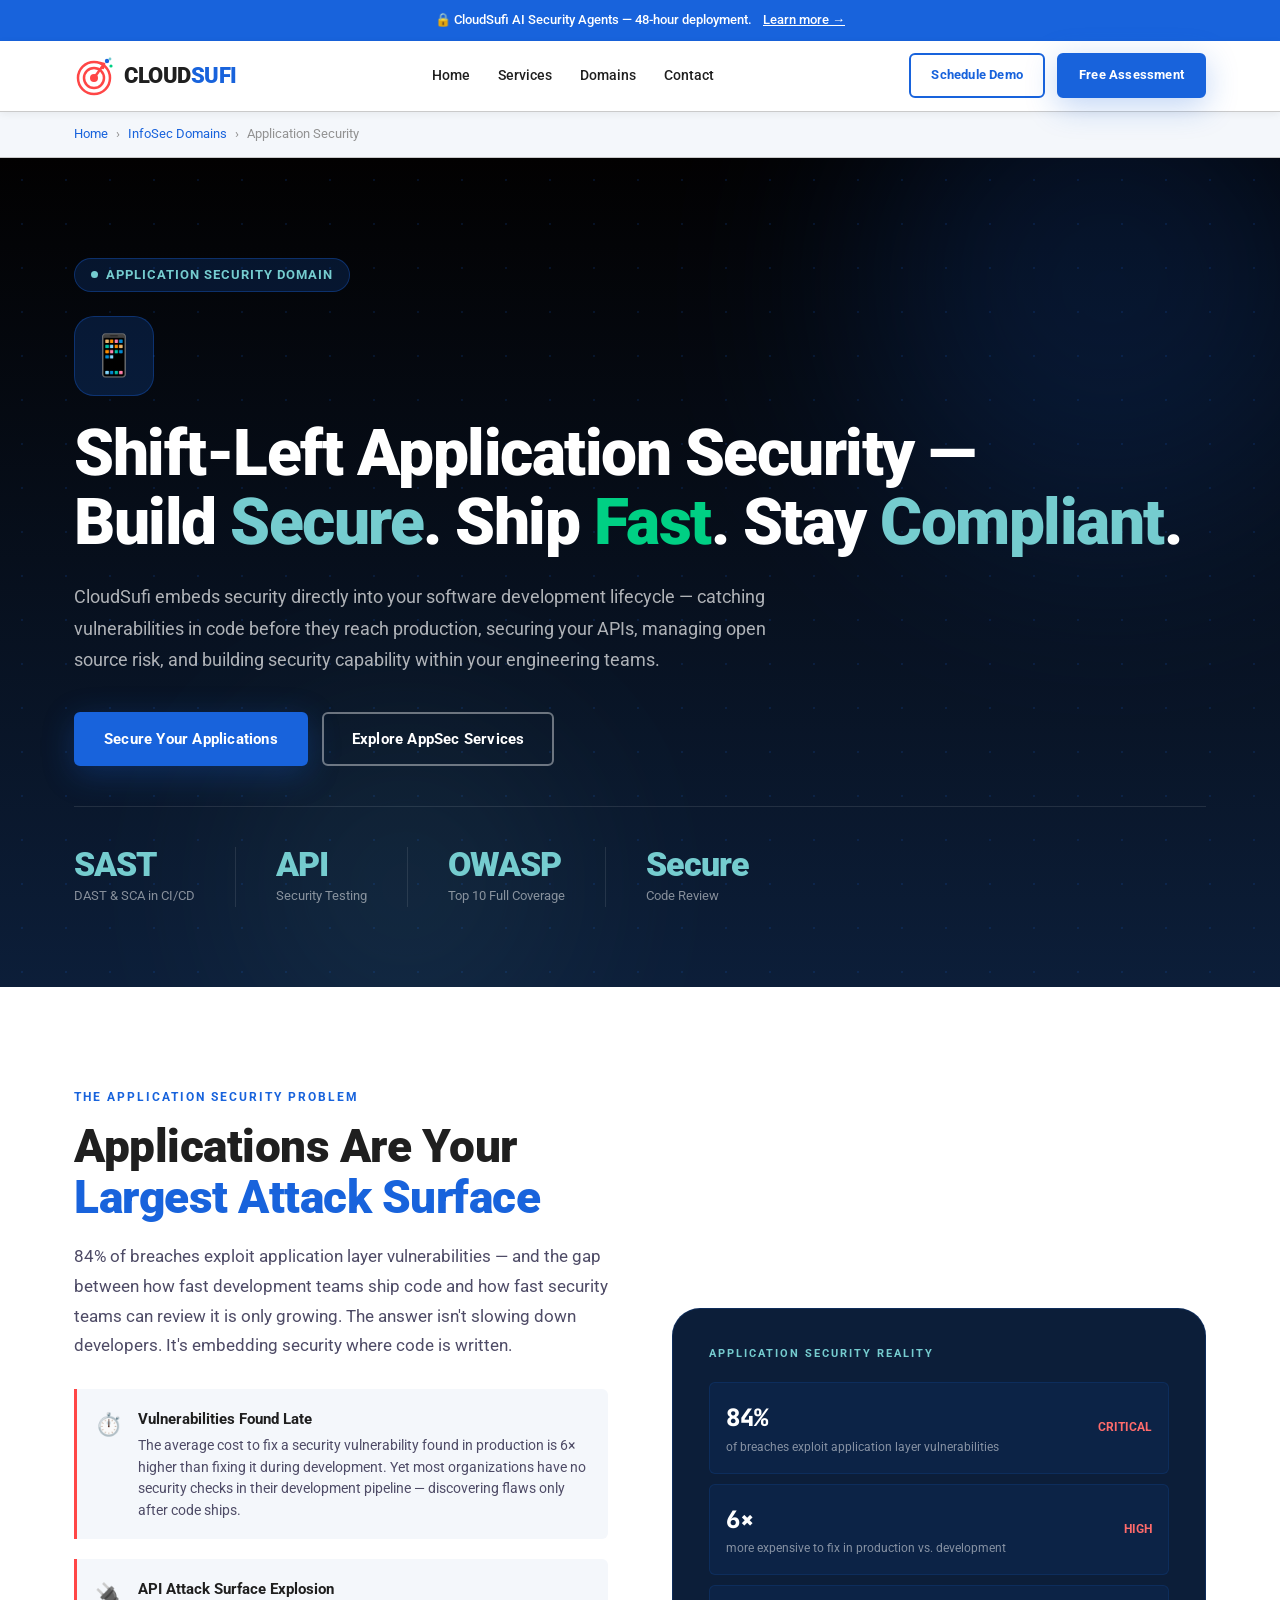
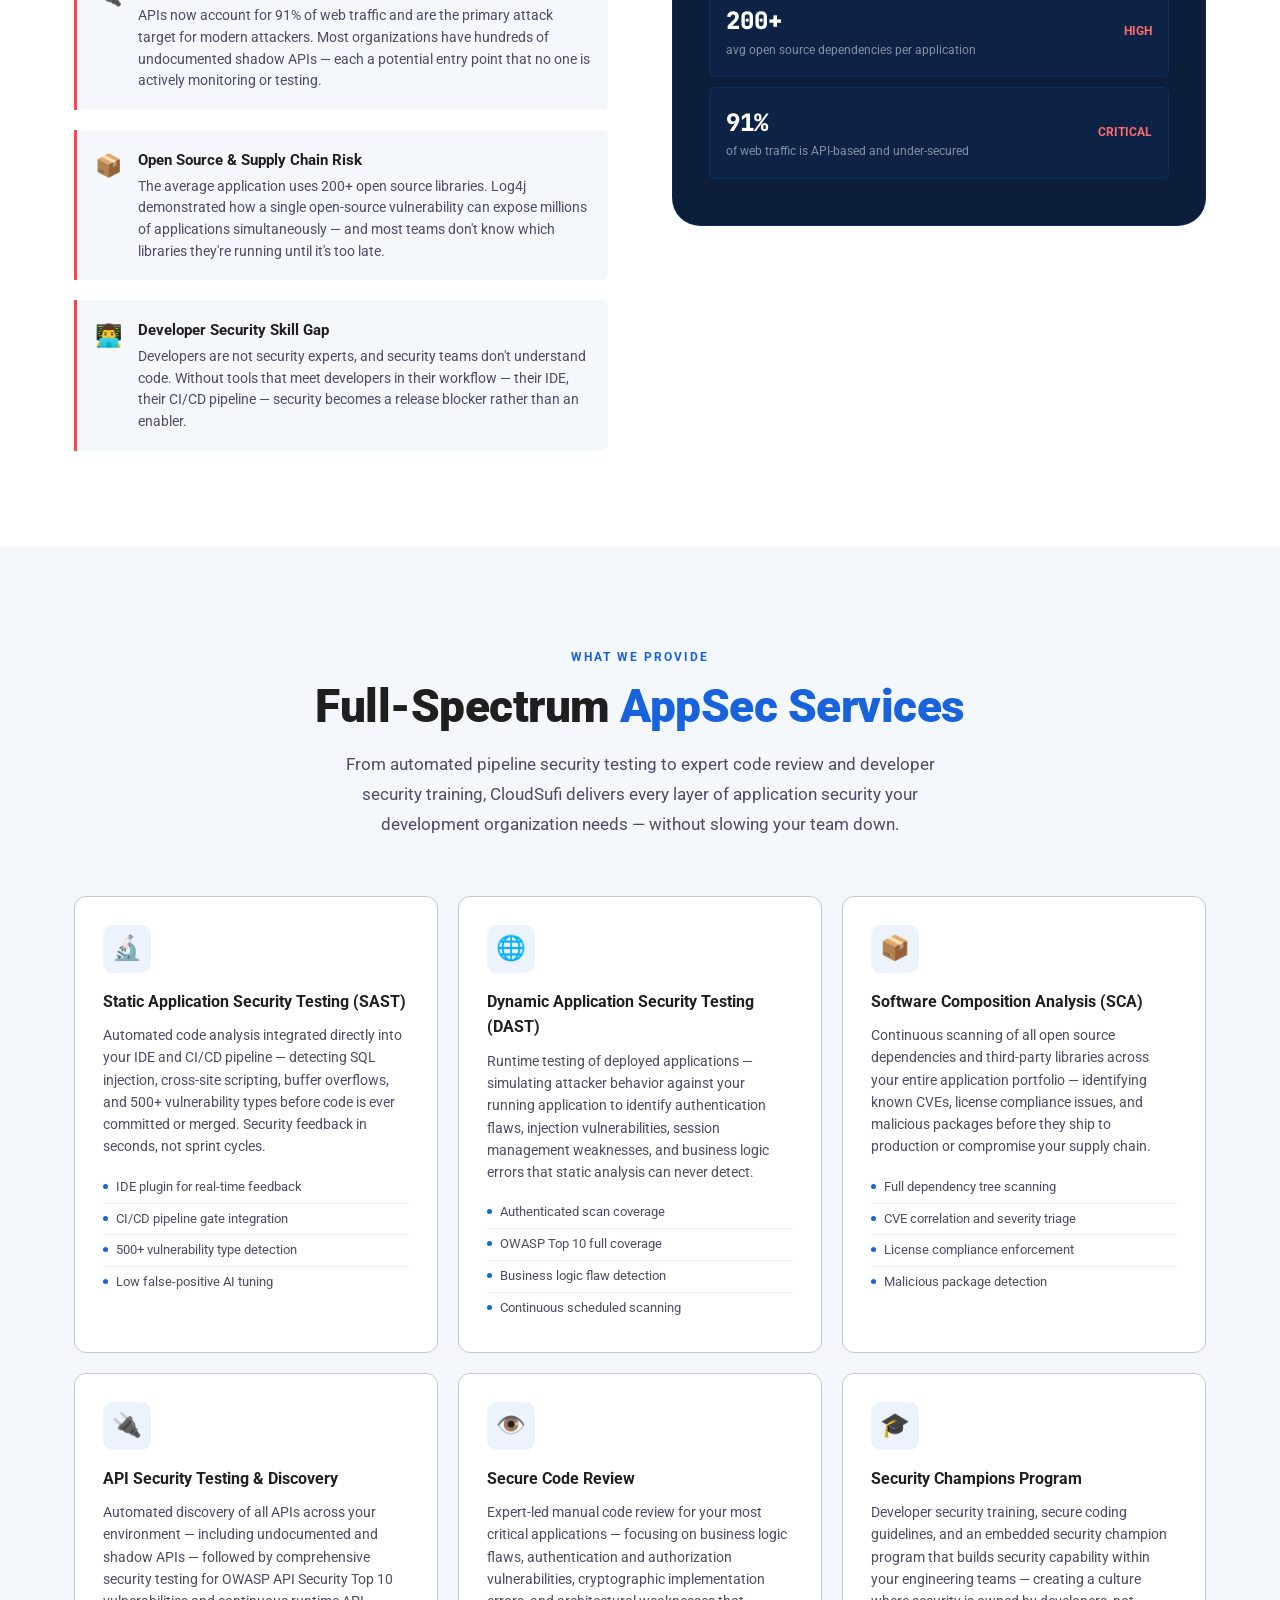
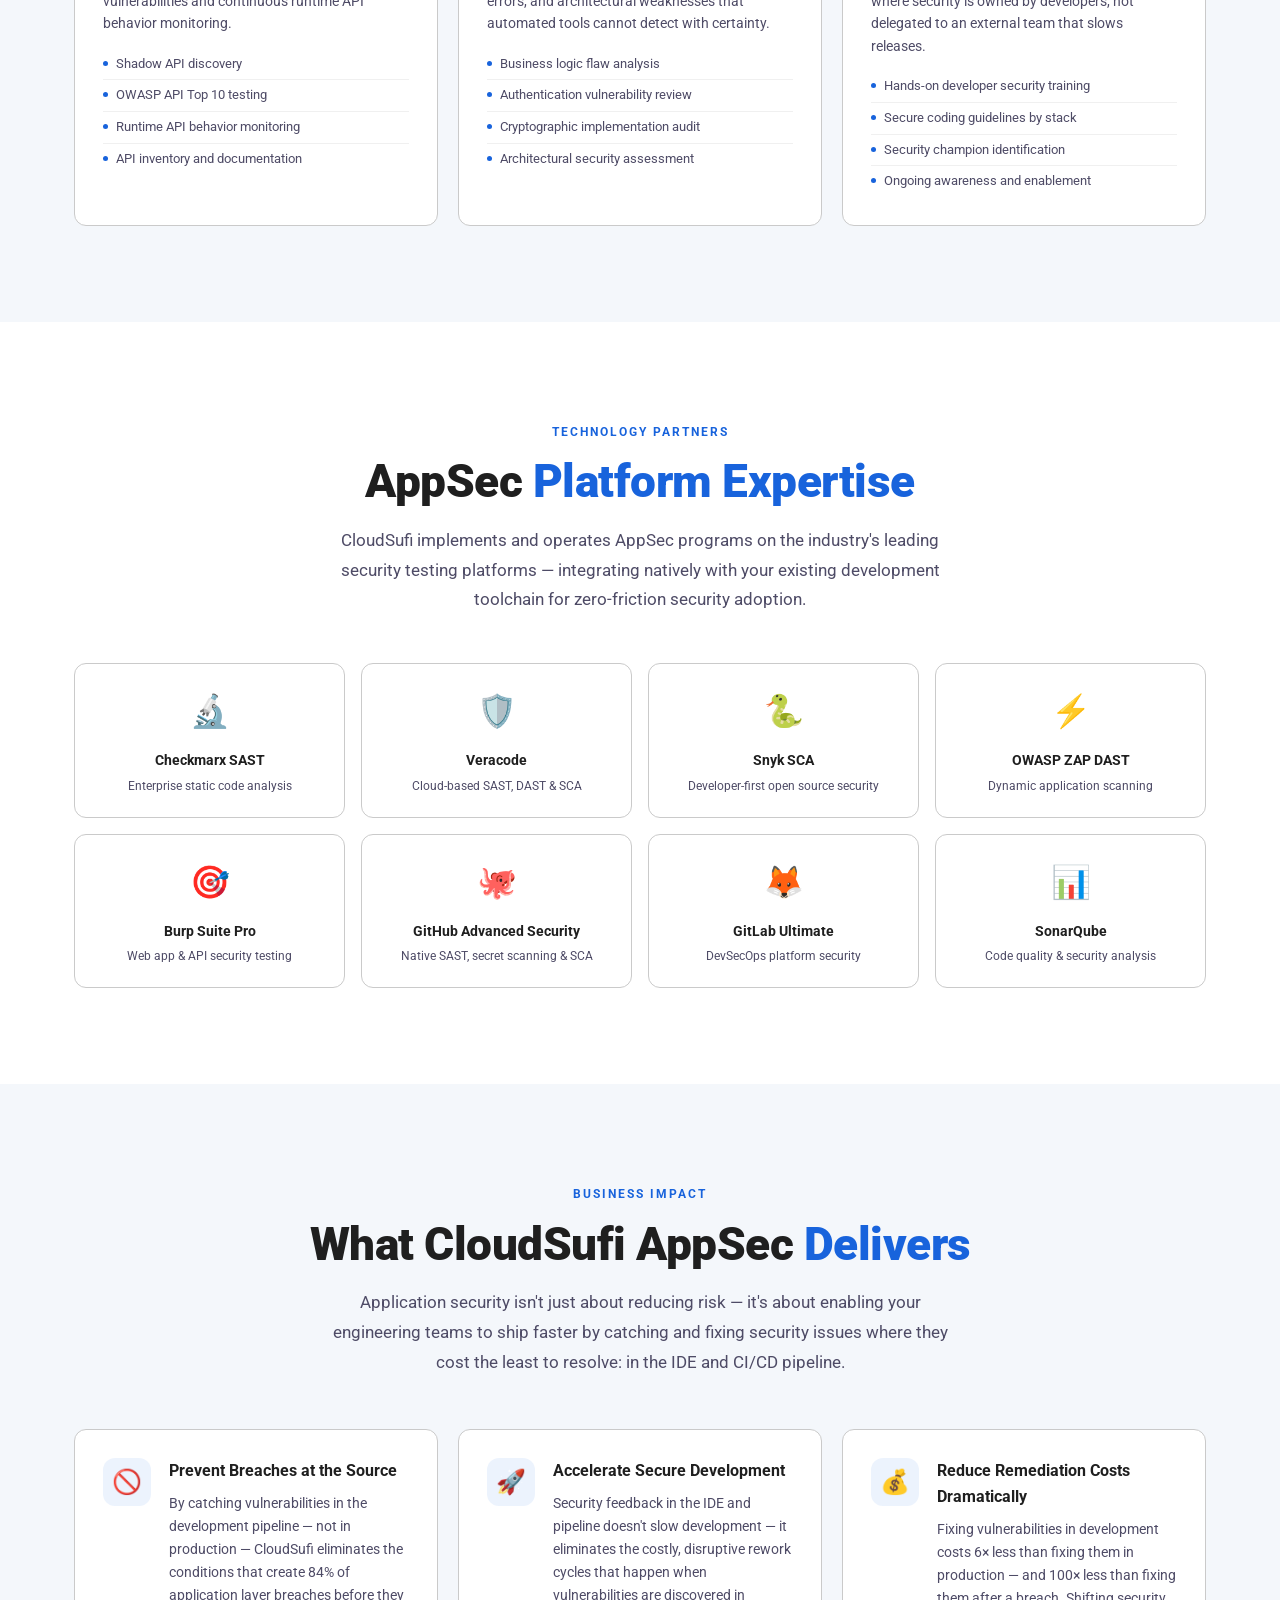
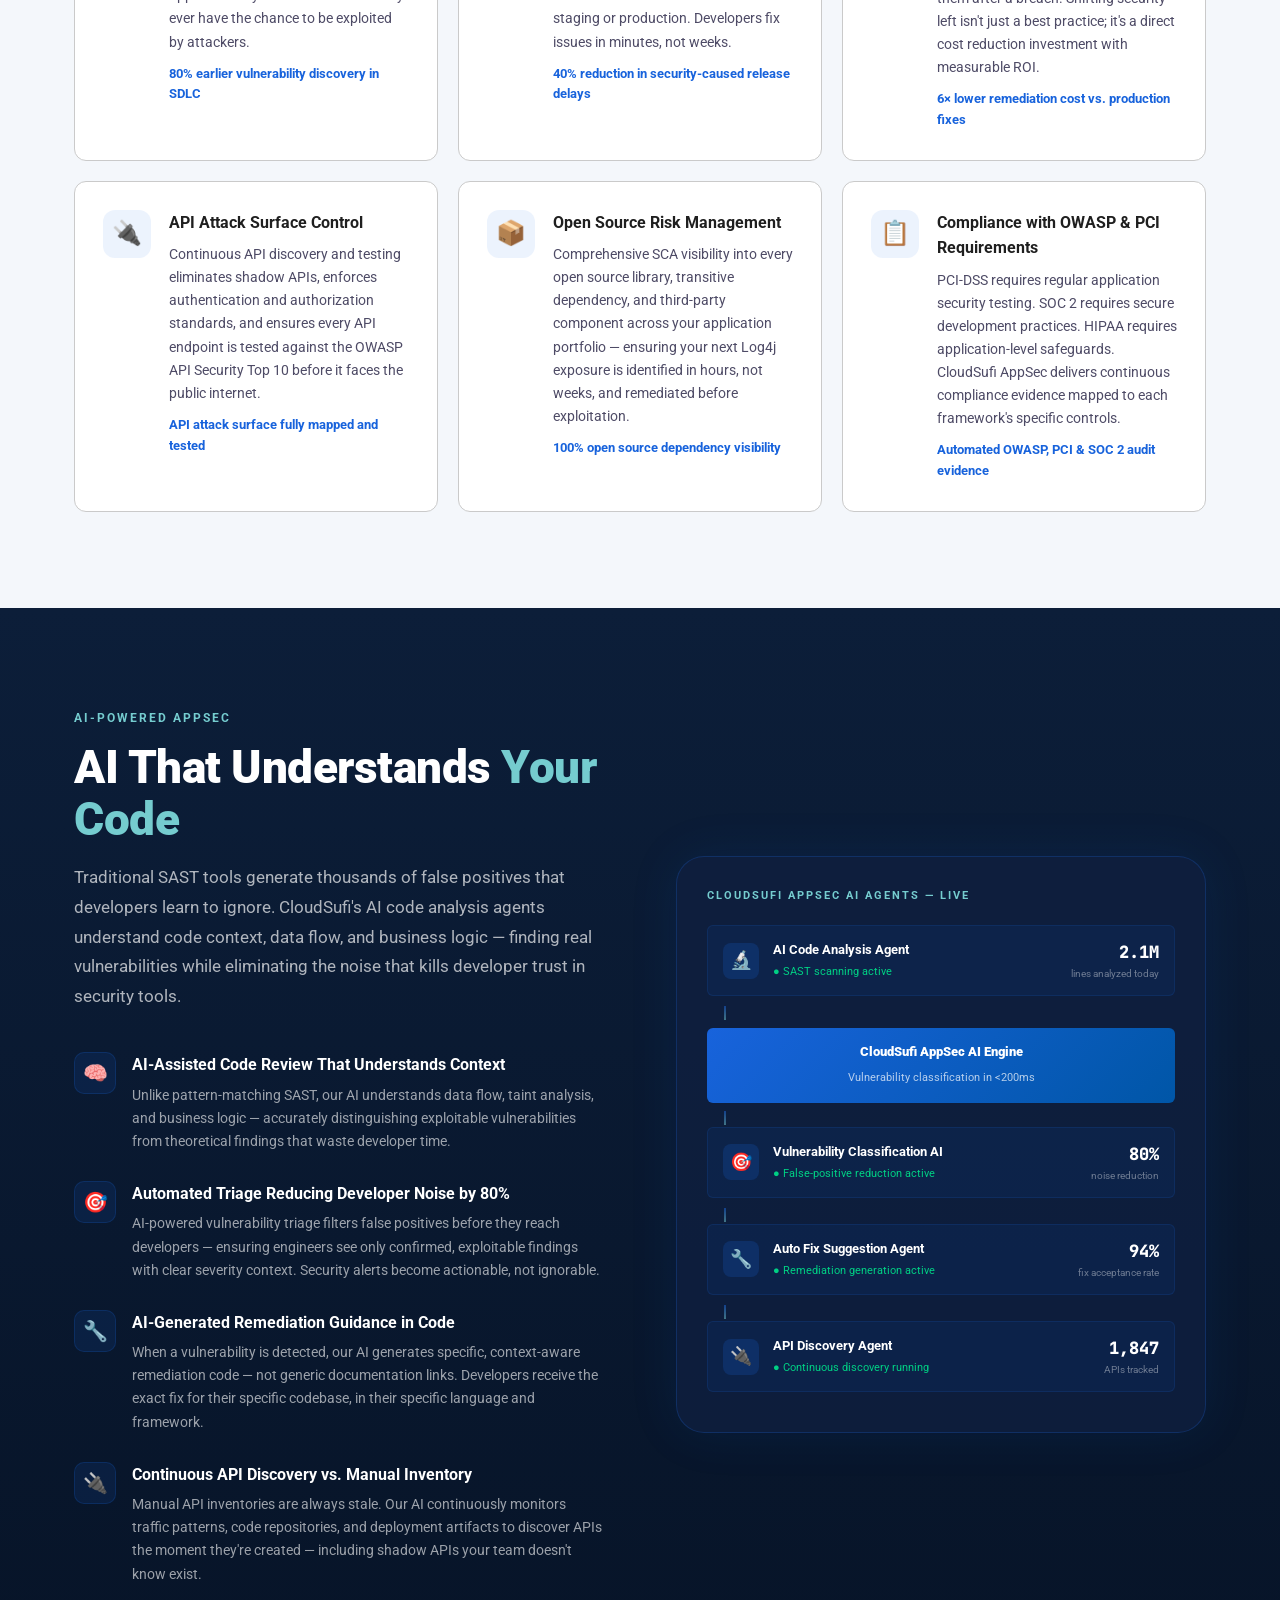
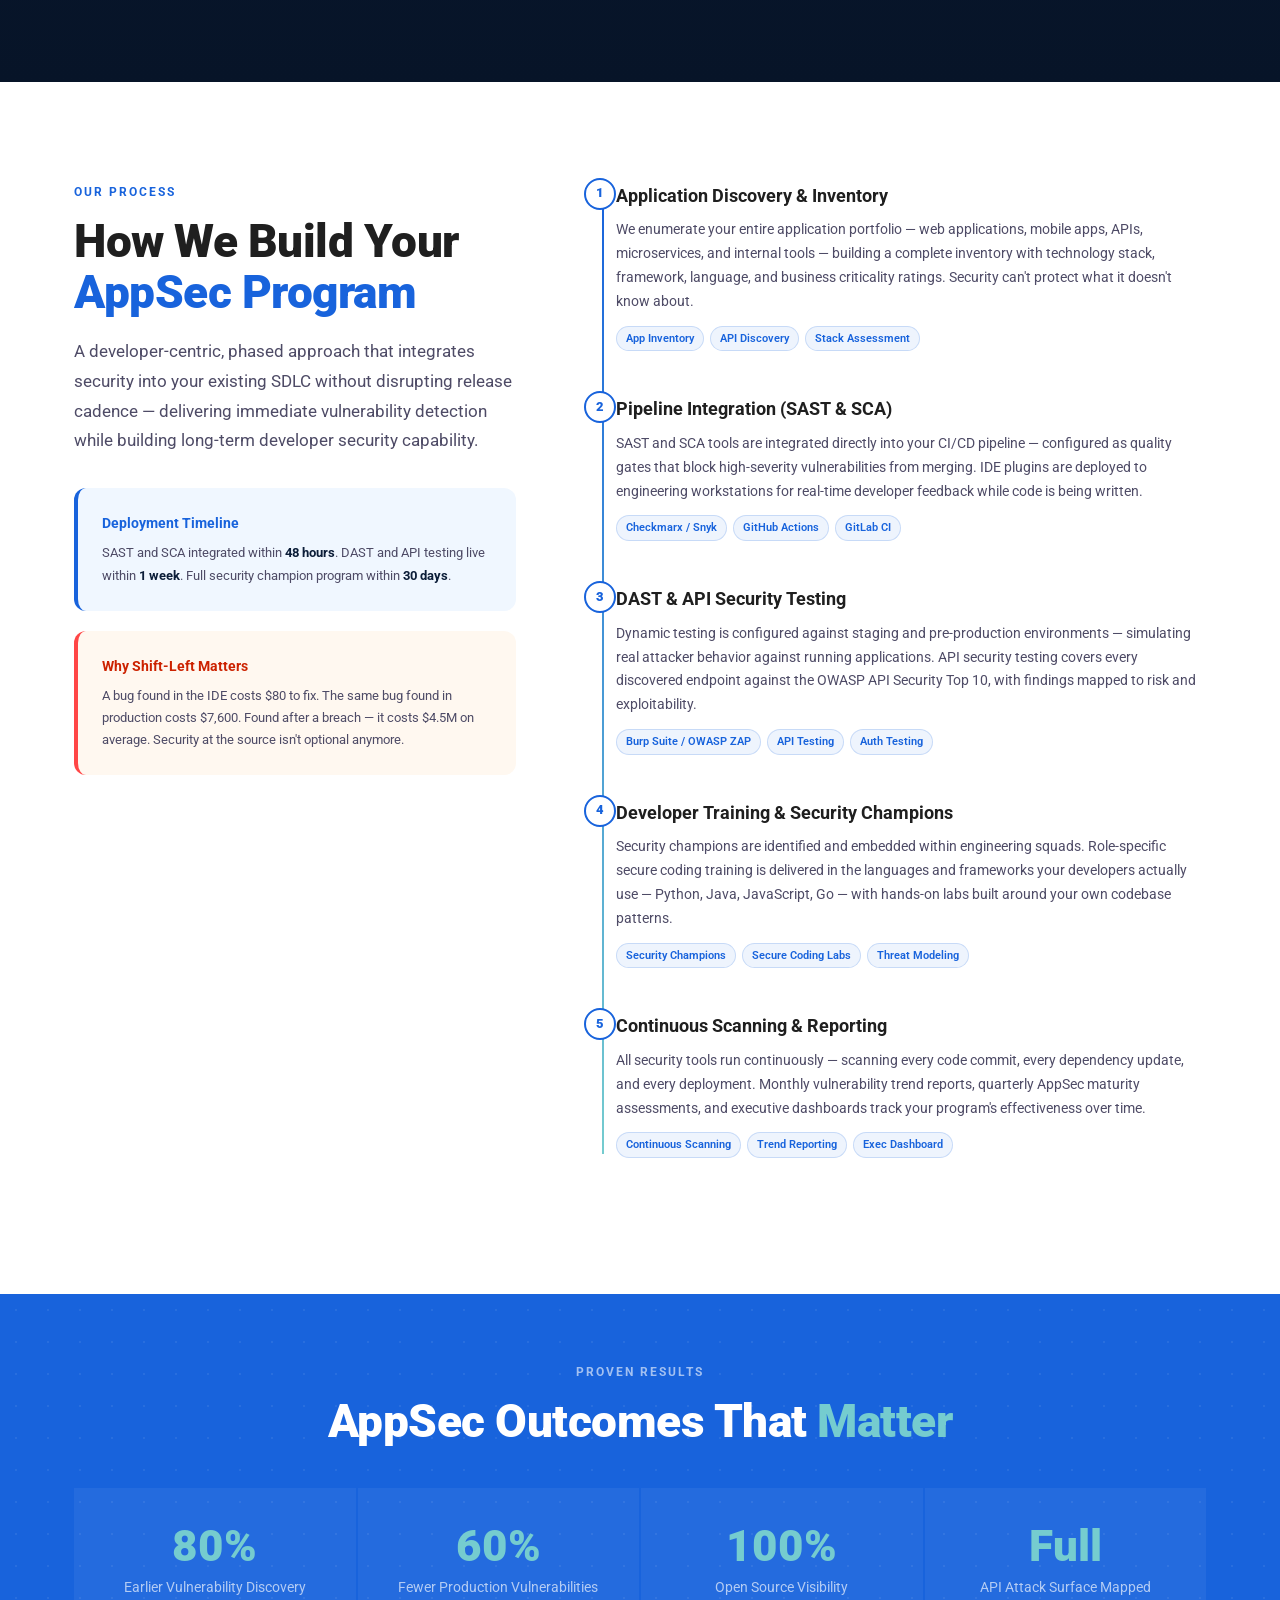
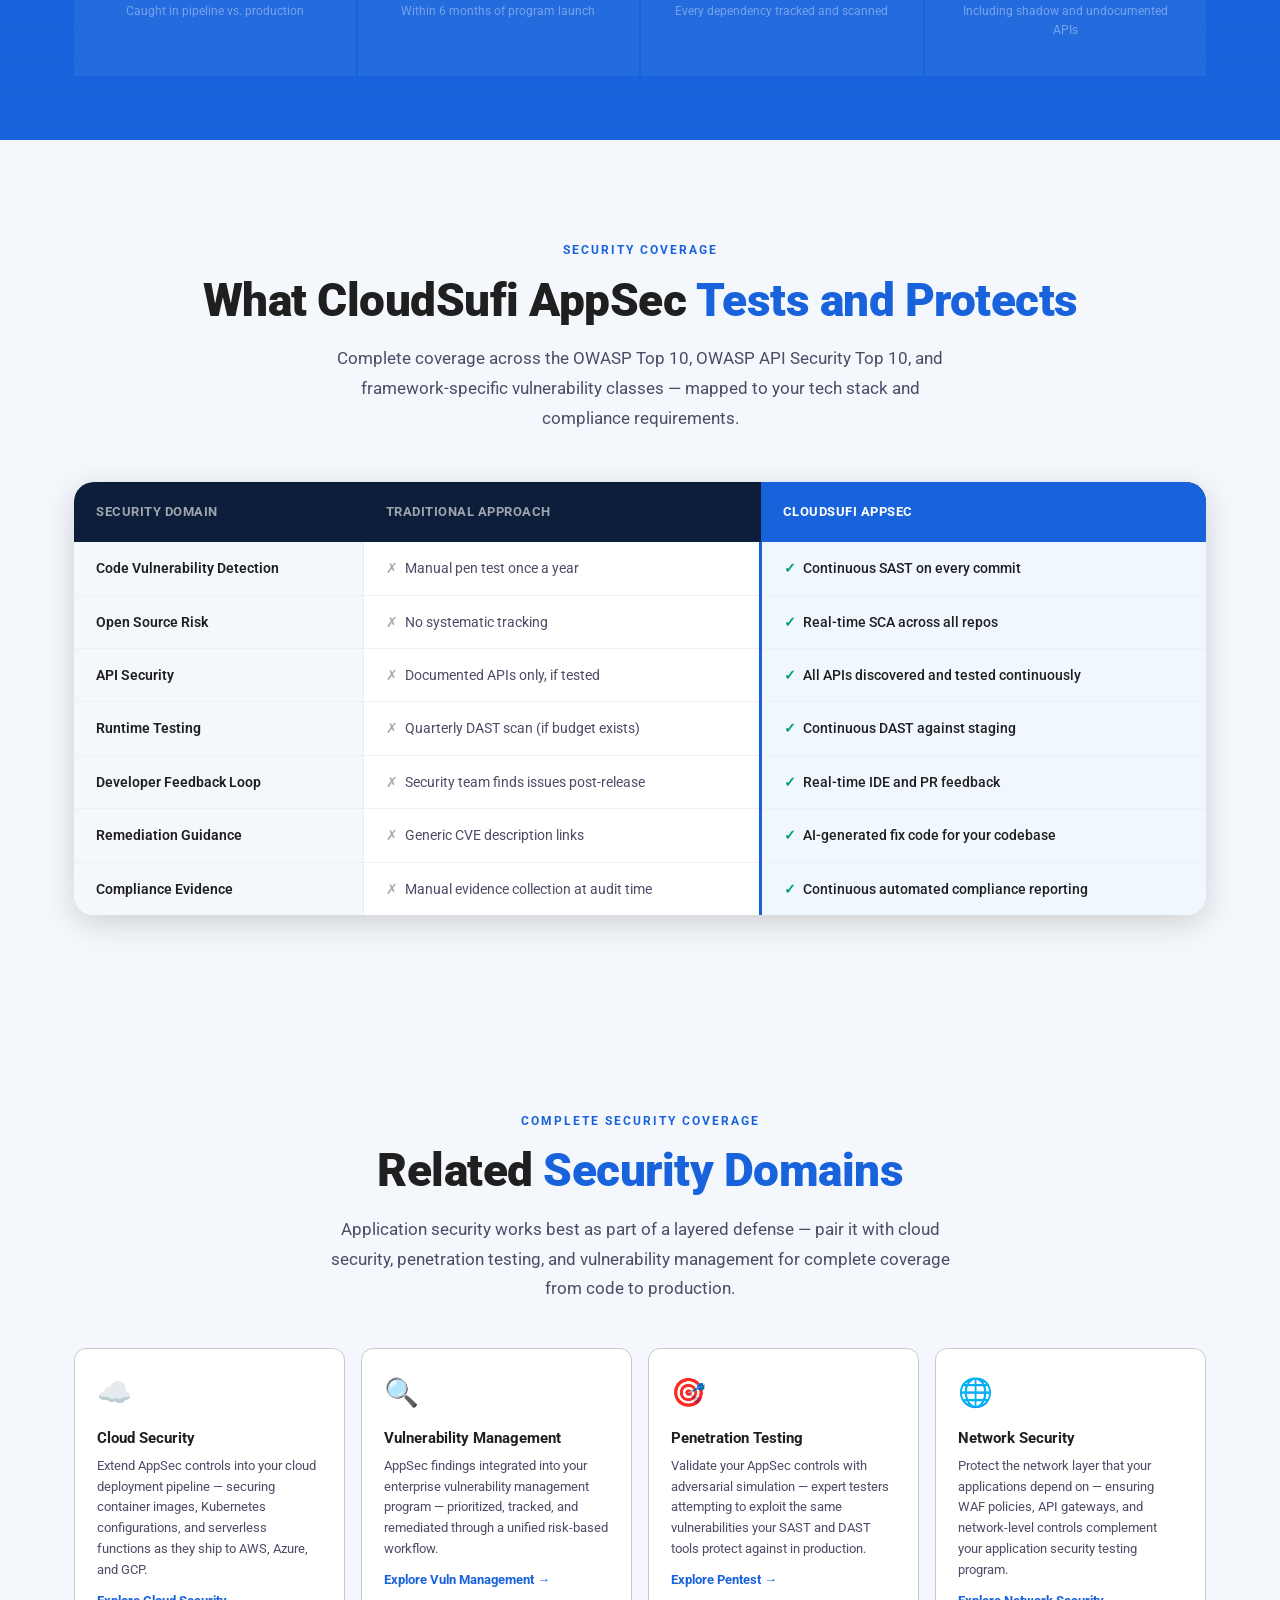
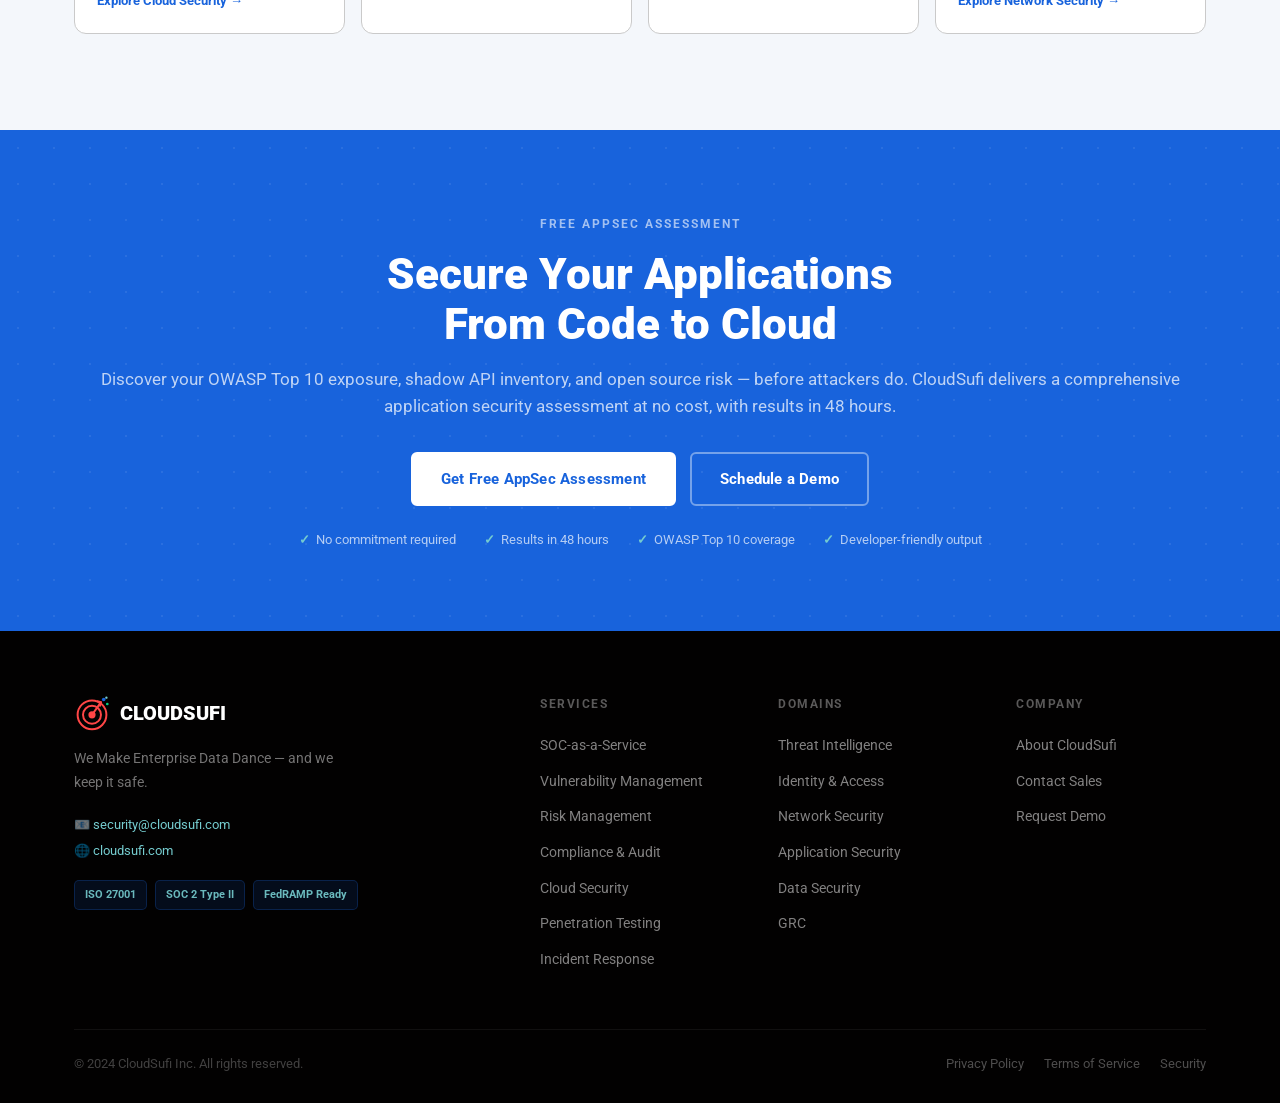
==== appsec.html @ 269f4e9c "Add files via upload" ====
<!DOCTYPE html><html lang="en"><head>
<meta charset="UTF-8"/><meta name="viewport" content="width=device-width,initial-scale=1.0"/>
<title>Application Security (AppSec) | CloudSufi InfoSec</title>
<link rel="preconnect" href="https://fonts.googleapis.com"/>
<link rel="preconnect" href="https://fonts.gstatic.com" crossorigin/>
<link href="https://fonts.googleapis.com/css2?family=Roboto:wght@300;400;500;700;900&family=JetBrains+Mono:wght@400;500&display=swap" rel="stylesheet"/>
<link rel="stylesheet" href="shared.css"/>
</head><body>

<!-- TOP BANNER -->
<div class="top-banner"><div class="container"><p>🔒 CloudSufi AI Security Agents — 48-hour deployment. <a href="index.html">Learn more →</a></p></div></div>

<!-- NAV -->
<nav class="nav"><div class="container"><div class="nav-inner">
  <a href="index.html" class="nav-logo">
    <svg class="logo-icon" width="40" height="40" viewBox="0 0 40 40" fill="none"><circle cx="20" cy="22" r="16" stroke="#FF4646" stroke-width="2.5"/><circle cx="20" cy="22" r="10" stroke="#FF4646" stroke-width="2.5"/><circle cx="20" cy="22" r="4" fill="#FF4646"/><line x1="20" y1="22" x2="30" y2="8" stroke="#FF4646" stroke-width="2.5" stroke-linecap="round"/><polyline points="26,7 30,8 29,12" stroke="#FF4646" stroke-width="2.5" stroke-linecap="round" stroke-linejoin="round"/><circle cx="33" cy="5" r="2.2" fill="#1863DC"/><circle cx="37" cy="10" r="1.6" fill="#00D084"/><circle cx="36" cy="3" r="1.4" fill="#75CCCF"/></svg>
    <span class="logo-wordmark">CLOUD<span>SUFI</span></span>
  </a>
  <div class="nav-links"><a href="index.html">Home</a><a href="index.html#services">Services</a><a href="index.html#domains">Domains</a><a href="index.html#contact">Contact</a></div>
  <div class="nav-cta">
    <a href="index.html#contact" class="btn btn-outline-blue" style="padding:10px 20px;font-size:13px;">Schedule Demo</a>
    <a href="index.html#contact" class="btn btn-primary" style="padding:10px 20px;font-size:13px;">Free Assessment</a>
  </div>
</div></div></nav>

<!-- BREADCRUMB -->
<div class="breadcrumb"><div class="container">
  <div class="breadcrumb-inner">
    <a href="index.html">Home</a>
    <span class="breadcrumb-sep">›</span>
    <a href="index.html#domains">InfoSec Domains</a>
    <span class="breadcrumb-sep">›</span>
    <span>Application Security</span>
  </div>
</div></div>

<!-- HERO -->
<section class="domain-hero">
  <div class="hero-orb orb-1"></div>
  <div class="hero-orb orb-2"></div>
  <div class="container">
    <div class="hero-body">
      <div class="hero-eyebrow"><span class="pulse"></span> Application Security Domain</div>
      <div class="hero-icon-wrap">📱</div>
      <h1 class="h1">Shift-Left Application Security —<br>Build <em style="color:#75CCCF;font-style:normal;">Secure</em>. Ship <em style="color:#00D084;font-style:normal;">Fast</em>. Stay <em style="color:#75CCCF;font-style:normal;">Compliant</em>.</h1>
      <p class="hero-desc">CloudSufi embeds security directly into your software development lifecycle — catching vulnerabilities in code before they reach production, securing your APIs, managing open source risk, and building security capability within your engineering teams.</p>
      <div class="hero-actions">
        <a href="index.html#contact" class="btn btn-primary">Secure Your Applications</a>
        <a href="#provide" class="btn btn-outline-white">Explore AppSec Services</a>
      </div>
      <div class="hero-stats">
        <div class="hero-stat">
          <div class="stat-num"><em>SAST</em></div>
          <div class="stat-lbl">DAST &amp; SCA in CI/CD</div>
        </div>
        <div class="hero-stat">
          <div class="stat-num"><em>API</em></div>
          <div class="stat-lbl">Security Testing</div>
        </div>
        <div class="hero-stat">
          <div class="stat-num"><em>OWASP</em></div>
          <div class="stat-lbl">Top 10 Full Coverage</div>
        </div>
        <div class="hero-stat">
          <div class="stat-num"><em>Secure</em></div>
          <div class="stat-lbl">Code Review</div>
        </div>
      </div>
    </div>
  </div>
</section>

<!-- CHALLENGE -->
<section class="section challenge-section" id="challenge">
  <div class="container">
    <div class="challenge-grid">
      <div>
        <div class="label">The Application Security Problem</div>
        <h2 class="h2">Applications Are Your <em>Largest Attack Surface</em></h2>
        <p class="sub" style="margin-bottom:8px;">84% of breaches exploit application layer vulnerabilities — and the gap between how fast development teams ship code and how fast security teams can review it is only growing. The answer isn't slowing down developers. It's embedding security where code is written.</p>
        <div class="challenge-points">
          <div class="challenge-point">
            <div class="cp-icon">⏱️</div>
            <div>
              <div class="cp-title">Vulnerabilities Found Late</div>
              <div class="cp-desc">The average cost to fix a security vulnerability found in production is 6× higher than fixing it during development. Yet most organizations have no security checks in their development pipeline — discovering flaws only after code ships.</div>
            </div>
          </div>
          <div class="challenge-point">
            <div class="cp-icon">🔌</div>
            <div>
              <div class="cp-title">API Attack Surface Explosion</div>
              <div class="cp-desc">APIs now account for 91% of web traffic and are the primary attack target for modern attackers. Most organizations have hundreds of undocumented shadow APIs — each a potential entry point that no one is actively monitoring or testing.</div>
            </div>
          </div>
          <div class="challenge-point">
            <div class="cp-icon">📦</div>
            <div>
              <div class="cp-title">Open Source &amp; Supply Chain Risk</div>
              <div class="cp-desc">The average application uses 200+ open source libraries. Log4j demonstrated how a single open-source vulnerability can expose millions of applications simultaneously — and most teams don't know which libraries they're running until it's too late.</div>
            </div>
          </div>
          <div class="challenge-point">
            <div class="cp-icon">👨‍💻</div>
            <div>
              <div class="cp-title">Developer Security Skill Gap</div>
              <div class="cp-desc">Developers are not security experts, and security teams don't understand code. Without tools that meet developers in their workflow — their IDE, their CI/CD pipeline — security becomes a release blocker rather than an enabler.</div>
            </div>
          </div>
        </div>
      </div>
      <div>
        <div class="challenge-visual">
          <div class="cv-label">Application Security Reality</div>
          <div class="cv-stat">
            <div>
              <div class="cv-val">84%</div>
              <div class="cv-lbl">of breaches exploit application layer vulnerabilities</div>
            </div>
            <div class="cv-bad">CRITICAL</div>
          </div>
          <div class="cv-stat">
            <div>
              <div class="cv-val">6×</div>
              <div class="cv-lbl">more expensive to fix in production vs. development</div>
            </div>
            <div class="cv-bad">HIGH</div>
          </div>
          <div class="cv-stat">
            <div>
              <div class="cv-val">200+</div>
              <div class="cv-lbl">avg open source dependencies per application</div>
            </div>
            <div class="cv-bad">HIGH</div>
          </div>
          <div class="cv-stat">
            <div>
              <div class="cv-val">91%</div>
              <div class="cv-lbl">of web traffic is API-based and under-secured</div>
            </div>
            <div class="cv-bad">CRITICAL</div>
          </div>
        </div>
      </div>
    </div>
  </div>
</section>

<!-- WHAT WE PROVIDE -->
<section class="section provide-section" id="provide">
  <div class="container">
    <div class="text-center" style="margin-bottom:56px;">
      <div class="label">What We Provide</div>
      <h2 class="h2">Full-Spectrum <em>AppSec Services</em></h2>
      <p class="sub sub-center">From automated pipeline security testing to expert code review and developer security training, CloudSufi delivers every layer of application security your development organization needs — without slowing your team down.</p>
    </div>
    <div class="provide-grid">

      <div class="provide-card reveal">
        <div class="provide-icon">🔬</div>
        <div class="provide-title">Static Application Security Testing (SAST)</div>
        <div class="provide-desc">Automated code analysis integrated directly into your IDE and CI/CD pipeline — detecting SQL injection, cross-site scripting, buffer overflows, and 500+ vulnerability types before code is ever committed or merged. Security feedback in seconds, not sprint cycles.</div>
        <ul class="provide-list">
          <li>IDE plugin for real-time feedback</li>
          <li>CI/CD pipeline gate integration</li>
          <li>500+ vulnerability type detection</li>
          <li>Low false-positive AI tuning</li>
        </ul>
      </div>

      <div class="provide-card reveal">
        <div class="provide-icon">🌐</div>
        <div class="provide-title">Dynamic Application Security Testing (DAST)</div>
        <div class="provide-desc">Runtime testing of deployed applications — simulating attacker behavior against your running application to identify authentication flaws, injection vulnerabilities, session management weaknesses, and business logic errors that static analysis can never detect.</div>
        <ul class="provide-list">
          <li>Authenticated scan coverage</li>
          <li>OWASP Top 10 full coverage</li>
          <li>Business logic flaw detection</li>
          <li>Continuous scheduled scanning</li>
        </ul>
      </div>

      <div class="provide-card reveal">
        <div class="provide-icon">📦</div>
        <div class="provide-title">Software Composition Analysis (SCA)</div>
        <div class="provide-desc">Continuous scanning of all open source dependencies and third-party libraries across your entire application portfolio — identifying known CVEs, license compliance issues, and malicious packages before they ship to production or compromise your supply chain.</div>
        <ul class="provide-list">
          <li>Full dependency tree scanning</li>
          <li>CVE correlation and severity triage</li>
          <li>License compliance enforcement</li>
          <li>Malicious package detection</li>
        </ul>
      </div>

      <div class="provide-card reveal">
        <div class="provide-icon">🔌</div>
        <div class="provide-title">API Security Testing &amp; Discovery</div>
        <div class="provide-desc">Automated discovery of all APIs across your environment — including undocumented and shadow APIs — followed by comprehensive security testing for OWASP API Security Top 10 vulnerabilities and continuous runtime API behavior monitoring.</div>
        <ul class="provide-list">
          <li>Shadow API discovery</li>
          <li>OWASP API Top 10 testing</li>
          <li>Runtime API behavior monitoring</li>
          <li>API inventory and documentation</li>
        </ul>
      </div>

      <div class="provide-card reveal">
        <div class="provide-icon">👁️</div>
        <div class="provide-title">Secure Code Review</div>
        <div class="provide-desc">Expert-led manual code review for your most critical applications — focusing on business logic flaws, authentication and authorization vulnerabilities, cryptographic implementation errors, and architectural weaknesses that automated tools cannot detect with certainty.</div>
        <ul class="provide-list">
          <li>Business logic flaw analysis</li>
          <li>Authentication vulnerability review</li>
          <li>Cryptographic implementation audit</li>
          <li>Architectural security assessment</li>
        </ul>
      </div>

      <div class="provide-card reveal">
        <div class="provide-icon">🎓</div>
        <div class="provide-title">Security Champions Program</div>
        <div class="provide-desc">Developer security training, secure coding guidelines, and an embedded security champion program that builds security capability within your engineering teams — creating a culture where security is owned by developers, not delegated to an external team that slows releases.</div>
        <ul class="provide-list">
          <li>Hands-on developer security training</li>
          <li>Secure coding guidelines by stack</li>
          <li>Security champion identification</li>
          <li>Ongoing awareness and enablement</li>
        </ul>
      </div>

    </div>
  </div>
</section>

<!-- CAPABILITIES -->
<section class="section cap-section" id="capabilities">
  <div class="container">
    <div class="text-center" style="margin-bottom:48px;">
      <div class="label">Technology Partners</div>
      <h2 class="h2">AppSec <em>Platform Expertise</em></h2>
      <p class="sub sub-center">CloudSufi implements and operates AppSec programs on the industry's leading security testing platforms — integrating natively with your existing development toolchain for zero-friction security adoption.</p>
    </div>
    <div class="cap-grid">
      <div class="cap-item reveal">
        <div class="cap-icon">🔬</div>
        <div class="cap-name">Checkmarx SAST</div>
        <div class="cap-sub">Enterprise static code analysis</div>
      </div>
      <div class="cap-item reveal">
        <div class="cap-icon">🛡️</div>
        <div class="cap-name">Veracode</div>
        <div class="cap-sub">Cloud-based SAST, DAST &amp; SCA</div>
      </div>
      <div class="cap-item reveal">
        <div class="cap-icon">🐍</div>
        <div class="cap-name">Snyk SCA</div>
        <div class="cap-sub">Developer-first open source security</div>
      </div>
      <div class="cap-item reveal">
        <div class="cap-icon">⚡</div>
        <div class="cap-name">OWASP ZAP DAST</div>
        <div class="cap-sub">Dynamic application scanning</div>
      </div>
      <div class="cap-item reveal">
        <div class="cap-icon">🎯</div>
        <div class="cap-name">Burp Suite Pro</div>
        <div class="cap-sub">Web app &amp; API security testing</div>
      </div>
      <div class="cap-item reveal">
        <div class="cap-icon">🐙</div>
        <div class="cap-name">GitHub Advanced Security</div>
        <div class="cap-sub">Native SAST, secret scanning &amp; SCA</div>
      </div>
      <div class="cap-item reveal">
        <div class="cap-icon">🦊</div>
        <div class="cap-name">GitLab Ultimate</div>
        <div class="cap-sub">DevSecOps platform security</div>
      </div>
      <div class="cap-item reveal">
        <div class="cap-icon">📊</div>
        <div class="cap-name">SonarQube</div>
        <div class="cap-sub">Code quality &amp; security analysis</div>
      </div>
    </div>
  </div>
</section>

<!-- BENEFITS -->
<section class="section benefits-section" id="benefits">
  <div class="container">
    <div class="text-center" style="margin-bottom:52px;">
      <div class="label">Business Impact</div>
      <h2 class="h2">What CloudSufi AppSec <em>Delivers</em></h2>
      <p class="sub sub-center">Application security isn't just about reducing risk — it's about enabling your engineering teams to ship faster by catching and fixing security issues where they cost the least to resolve: in the IDE and CI/CD pipeline.</p>
    </div>
    <div class="benefits-grid">

      <div class="benefit-card reveal">
        <div class="benefit-icon">🚫</div>
        <div>
          <div class="benefit-title">Prevent Breaches at the Source</div>
          <div class="benefit-desc">By catching vulnerabilities in the development pipeline — not in production — CloudSufi eliminates the conditions that create 84% of application layer breaches before they ever have the chance to be exploited by attackers.</div>
          <span class="benefit-metric">80% earlier vulnerability discovery in SDLC</span>
        </div>
      </div>

      <div class="benefit-card reveal">
        <div class="benefit-icon">🚀</div>
        <div>
          <div class="benefit-title">Accelerate Secure Development</div>
          <div class="benefit-desc">Security feedback in the IDE and pipeline doesn't slow development — it eliminates the costly, disruptive rework cycles that happen when vulnerabilities are discovered in staging or production. Developers fix issues in minutes, not weeks.</div>
          <span class="benefit-metric">40% reduction in security-caused release delays</span>
        </div>
      </div>

      <div class="benefit-card reveal">
        <div class="benefit-icon">💰</div>
        <div>
          <div class="benefit-title">Reduce Remediation Costs Dramatically</div>
          <div class="benefit-desc">Fixing vulnerabilities in development costs 6× less than fixing them in production — and 100× less than fixing them after a breach. Shifting security left isn't just a best practice; it's a direct cost reduction investment with measurable ROI.</div>
          <span class="benefit-metric">6× lower remediation cost vs. production fixes</span>
        </div>
      </div>

      <div class="benefit-card reveal">
        <div class="benefit-icon">🔌</div>
        <div>
          <div class="benefit-title">API Attack Surface Control</div>
          <div class="benefit-desc">Continuous API discovery and testing eliminates shadow APIs, enforces authentication and authorization standards, and ensures every API endpoint is tested against the OWASP API Security Top 10 before it faces the public internet.</div>
          <span class="benefit-metric">API attack surface fully mapped and tested</span>
        </div>
      </div>

      <div class="benefit-card reveal">
        <div class="benefit-icon">📦</div>
        <div>
          <div class="benefit-title">Open Source Risk Management</div>
          <div class="benefit-desc">Comprehensive SCA visibility into every open source library, transitive dependency, and third-party component across your application portfolio — ensuring your next Log4j exposure is identified in hours, not weeks, and remediated before exploitation.</div>
          <span class="benefit-metric">100% open source dependency visibility</span>
        </div>
      </div>

      <div class="benefit-card reveal">
        <div class="benefit-icon">📋</div>
        <div>
          <div class="benefit-title">Compliance with OWASP &amp; PCI Requirements</div>
          <div class="benefit-desc">PCI-DSS requires regular application security testing. SOC 2 requires secure development practices. HIPAA requires application-level safeguards. CloudSufi AppSec delivers continuous compliance evidence mapped to each framework's specific controls.</div>
          <span class="benefit-metric">Automated OWASP, PCI &amp; SOC 2 audit evidence</span>
        </div>
      </div>

    </div>
  </div>
</section>

<!-- AI ADVANTAGE -->
<section class="section ai-section" id="ai">
  <div class="container">
    <div class="ai-layout">
      <div>
        <div class="label label-light">AI-Powered AppSec</div>
        <h2 class="h2 h2-white">AI That Understands <em>Your Code</em></h2>
        <p class="sub sub-white" style="margin-bottom:40px;">Traditional SAST tools generate thousands of false positives that developers learn to ignore. CloudSufi's AI code analysis agents understand code context, data flow, and business logic — finding real vulnerabilities while eliminating the noise that kills developer trust in security tools.</p>
        <div class="ai-points">
          <div class="ai-point">
            <div class="ai-point-icon">🧠</div>
            <div>
              <div class="ai-point-title">AI-Assisted Code Review That Understands Context</div>
              <div class="ai-point-desc">Unlike pattern-matching SAST, our AI understands data flow, taint analysis, and business logic — accurately distinguishing exploitable vulnerabilities from theoretical findings that waste developer time.</div>
            </div>
          </div>
          <div class="ai-point">
            <div class="ai-point-icon">🎯</div>
            <div>
              <div class="ai-point-title">Automated Triage Reducing Developer Noise by 80%</div>
              <div class="ai-point-desc">AI-powered vulnerability triage filters false positives before they reach developers — ensuring engineers see only confirmed, exploitable findings with clear severity context. Security alerts become actionable, not ignorable.</div>
            </div>
          </div>
          <div class="ai-point">
            <div class="ai-point-icon">🔧</div>
            <div>
              <div class="ai-point-title">AI-Generated Remediation Guidance in Code</div>
              <div class="ai-point-desc">When a vulnerability is detected, our AI generates specific, context-aware remediation code — not generic documentation links. Developers receive the exact fix for their specific codebase, in their specific language and framework.</div>
            </div>
          </div>
          <div class="ai-point">
            <div class="ai-point-icon">🔌</div>
            <div>
              <div class="ai-point-title">Continuous API Discovery vs. Manual Inventory</div>
              <div class="ai-point-desc">Manual API inventories are always stale. Our AI continuously monitors traffic patterns, code repositories, and deployment artifacts to discover APIs the moment they're created — including shadow APIs your team doesn't know exist.</div>
            </div>
          </div>
        </div>
      </div>
      <div>
        <div class="ai-panel">
          <div class="ai-panel-label">CloudSufi AppSec AI Agents — Live</div>

          <div class="ai-row">
            <div class="ai-row-icon">🔬</div>
            <div>
              <div class="ai-row-name">AI Code Analysis Agent</div>
              <div class="ai-row-status">● SAST scanning active</div>
            </div>
            <div class="ai-row-val">
              <div class="v">2.1M</div>
              <div class="l">lines analyzed today</div>
            </div>
          </div>
          <div class="ai-divider"></div>

          <div class="ai-core">
            <strong>CloudSufi AppSec AI Engine</strong>
            <span>Vulnerability classification in &lt;200ms</span>
          </div>
          <div class="ai-divider"></div>

          <div class="ai-row">
            <div class="ai-row-icon">🎯</div>
            <div>
              <div class="ai-row-name">Vulnerability Classification AI</div>
              <div class="ai-row-status">● False-positive reduction active</div>
            </div>
            <div class="ai-row-val">
              <div class="v">80%</div>
              <div class="l">noise reduction</div>
            </div>
          </div>
          <div class="ai-divider"></div>

          <div class="ai-row">
            <div class="ai-row-icon">🔧</div>
            <div>
              <div class="ai-row-name">Auto Fix Suggestion Agent</div>
              <div class="ai-row-status">● Remediation generation active</div>
            </div>
            <div class="ai-row-val">
              <div class="v">94%</div>
              <div class="l">fix acceptance rate</div>
            </div>
          </div>
          <div class="ai-divider"></div>

          <div class="ai-row">
            <div class="ai-row-icon">🔌</div>
            <div>
              <div class="ai-row-name">API Discovery Agent</div>
              <div class="ai-row-status">● Continuous discovery running</div>
            </div>
            <div class="ai-row-val">
              <div class="v">1,847</div>
              <div class="l">APIs tracked</div>
            </div>
          </div>

        </div>
      </div>
    </div>
  </div>
</section>

<!-- METHODOLOGY -->
<section class="section method-section" id="methodology">
  <div class="container">
    <div style="display:grid;grid-template-columns:1fr 1.4fr;gap:72px;align-items:start;">
      <div>
        <div class="label">Our Process</div>
        <h2 class="h2">How We Build Your <em>AppSec Program</em></h2>
        <p class="sub">A developer-centric, phased approach that integrates security into your existing SDLC without disrupting release cadence — delivering immediate vulnerability detection while building long-term developer security capability.</p>
        <div style="margin-top:32px;padding:24px;background:#F0F7FF;border-radius:12px;border-left:4px solid #1863DC;">
          <div style="font-size:14px;font-weight:700;color:#1863DC;margin-bottom:8px;">Deployment Timeline</div>
          <div style="font-size:13px;color:#4E4B66;line-height:1.7;">SAST and SCA integrated within <strong style="color:#0C1E39;">48 hours</strong>. DAST and API testing live within <strong style="color:#0C1E39;">1 week</strong>. Full security champion program within <strong style="color:#0C1E39;">30 days</strong>.</div>
        </div>
        <div style="margin-top:20px;padding:24px;background:#FFF8F0;border-radius:12px;border-left:4px solid #FF4646;">
          <div style="font-size:14px;font-weight:700;color:#CC2200;margin-bottom:8px;">Why Shift-Left Matters</div>
          <div style="font-size:13px;color:#4E4B66;line-height:1.7;">A bug found in the IDE costs $80 to fix. The same bug found in production costs $7,600. Found after a breach — it costs $4.5M on average. Security at the source isn't optional anymore.</div>
        </div>
      </div>
      <div class="method-steps">

        <div class="method-step">
          <div class="ms-num">1</div>
          <div>
            <div class="ms-title">Application Discovery &amp; Inventory</div>
            <div class="ms-desc">We enumerate your entire application portfolio — web applications, mobile apps, APIs, microservices, and internal tools — building a complete inventory with technology stack, framework, language, and business criticality ratings. Security can't protect what it doesn't know about.</div>
            <div class="ms-tags">
              <span class="tag">App Inventory</span>
              <span class="tag">API Discovery</span>
              <span class="tag">Stack Assessment</span>
            </div>
          </div>
        </div>

        <div class="method-step">
          <div class="ms-num">2</div>
          <div>
            <div class="ms-title">Pipeline Integration (SAST &amp; SCA)</div>
            <div class="ms-desc">SAST and SCA tools are integrated directly into your CI/CD pipeline — configured as quality gates that block high-severity vulnerabilities from merging. IDE plugins are deployed to engineering workstations for real-time developer feedback while code is being written.</div>
            <div class="ms-tags">
              <span class="tag">Checkmarx / Snyk</span>
              <span class="tag">GitHub Actions</span>
              <span class="tag">GitLab CI</span>
            </div>
          </div>
        </div>

        <div class="method-step">
          <div class="ms-num">3</div>
          <div>
            <div class="ms-title">DAST &amp; API Security Testing</div>
            <div class="ms-desc">Dynamic testing is configured against staging and pre-production environments — simulating real attacker behavior against running applications. API security testing covers every discovered endpoint against the OWASP API Security Top 10, with findings mapped to risk and exploitability.</div>
            <div class="ms-tags">
              <span class="tag">Burp Suite / OWASP ZAP</span>
              <span class="tag">API Testing</span>
              <span class="tag">Auth Testing</span>
            </div>
          </div>
        </div>

        <div class="method-step">
          <div class="ms-num">4</div>
          <div>
            <div class="ms-title">Developer Training &amp; Security Champions</div>
            <div class="ms-desc">Security champions are identified and embedded within engineering squads. Role-specific secure coding training is delivered in the languages and frameworks your developers actually use — Python, Java, JavaScript, Go — with hands-on labs built around your own codebase patterns.</div>
            <div class="ms-tags">
              <span class="tag">Security Champions</span>
              <span class="tag">Secure Coding Labs</span>
              <span class="tag">Threat Modeling</span>
            </div>
          </div>
        </div>

        <div class="method-step">
          <div class="ms-num">5</div>
          <div>
            <div class="ms-title">Continuous Scanning &amp; Reporting</div>
            <div class="ms-desc">All security tools run continuously — scanning every code commit, every dependency update, and every deployment. Monthly vulnerability trend reports, quarterly AppSec maturity assessments, and executive dashboards track your program's effectiveness over time.</div>
            <div class="ms-tags">
              <span class="tag">Continuous Scanning</span>
              <span class="tag">Trend Reporting</span>
              <span class="tag">Exec Dashboard</span>
            </div>
          </div>
        </div>

      </div>
    </div>
  </div>
</section>

<!-- OUTCOMES -->
<section class="outcomes-band">
  <div class="container">
    <div class="text-center" style="margin-bottom:40px;position:relative;z-index:2;">
      <div class="label label-white">Proven Results</div>
      <h2 class="h2 h2-white" style="margin-bottom:0;">AppSec Outcomes That <em>Matter</em></h2>
    </div>
    <div class="outcomes-grid">
      <div class="outcome-cell">
        <div class="outcome-num"><span class="outcome-accent">80%</span></div>
        <div class="outcome-label">Earlier Vulnerability Discovery</div>
        <div class="outcome-sub">Caught in pipeline vs. production</div>
      </div>
      <div class="outcome-cell">
        <div class="outcome-num"><span class="outcome-accent">60%</span></div>
        <div class="outcome-label">Fewer Production Vulnerabilities</div>
        <div class="outcome-sub">Within 6 months of program launch</div>
      </div>
      <div class="outcome-cell">
        <div class="outcome-num"><span class="outcome-accent">100%</span></div>
        <div class="outcome-label">Open Source Visibility</div>
        <div class="outcome-sub">Every dependency tracked and scanned</div>
      </div>
      <div class="outcome-cell">
        <div class="outcome-num"><span class="outcome-accent">Full</span></div>
        <div class="outcome-label">API Attack Surface Mapped</div>
        <div class="outcome-sub">Including shadow and undocumented APIs</div>
      </div>
    </div>
  </div>
</section>

<!-- WHAT GETS TESTED: Quick reference table -->
<section class="section cap-section" id="coverage" style="background:#F4F7FB;">
  <div class="container">
    <div class="text-center" style="margin-bottom:48px;">
      <div class="label">Security Coverage</div>
      <h2 class="h2">What CloudSufi AppSec <em>Tests and Protects</em></h2>
      <p class="sub sub-center">Complete coverage across the OWASP Top 10, OWASP API Security Top 10, and framework-specific vulnerability classes — mapped to your tech stack and compliance requirements.</p>
    </div>
    <div class="table-scroll">
      <table class="cmp">
        <thead><tr>
          <th>Security Domain</th>
          <th>Traditional Approach</th>
          <th class="th-cs">CloudSufi AppSec</th>
        </tr></thead>
        <tbody>
          <tr>
            <td>Code Vulnerability Detection</td>
            <td class="td-trad"><span class="crs">✗</span> Manual pen test once a year</td>
            <td class="td-cs"><span class="chk">✓</span> Continuous SAST on every commit</td>
          </tr>
          <tr>
            <td>Open Source Risk</td>
            <td class="td-trad"><span class="crs">✗</span> No systematic tracking</td>
            <td class="td-cs"><span class="chk">✓</span> Real-time SCA across all repos</td>
          </tr>
          <tr>
            <td>API Security</td>
            <td class="td-trad"><span class="crs">✗</span> Documented APIs only, if tested</td>
            <td class="td-cs"><span class="chk">✓</span> All APIs discovered and tested continuously</td>
          </tr>
          <tr>
            <td>Runtime Testing</td>
            <td class="td-trad"><span class="crs">✗</span> Quarterly DAST scan (if budget exists)</td>
            <td class="td-cs"><span class="chk">✓</span> Continuous DAST against staging</td>
          </tr>
          <tr>
            <td>Developer Feedback Loop</td>
            <td class="td-trad"><span class="crs">✗</span> Security team finds issues post-release</td>
            <td class="td-cs"><span class="chk">✓</span> Real-time IDE and PR feedback</td>
          </tr>
          <tr>
            <td>Remediation Guidance</td>
            <td class="td-trad"><span class="crs">✗</span> Generic CVE description links</td>
            <td class="td-cs"><span class="chk">✓</span> AI-generated fix code for your codebase</td>
          </tr>
          <tr>
            <td>Compliance Evidence</td>
            <td class="td-trad"><span class="crs">✗</span> Manual evidence collection at audit time</td>
            <td class="td-cs"><span class="chk">✓</span> Continuous automated compliance reporting</td>
          </tr>
        </tbody>
      </table>
    </div>
  </div>
</section>

<!-- RELATED SERVICES -->
<section class="section related-section" id="related">
  <div class="container">
    <div class="text-center" style="margin-bottom:44px;">
      <div class="label">Complete Security Coverage</div>
      <h2 class="h2">Related <em>Security Domains</em></h2>
      <p class="sub sub-center">Application security works best as part of a layered defense — pair it with cloud security, penetration testing, and vulnerability management for complete coverage from code to production.</p>
    </div>
    <div class="related-grid">
      <a href="cloud-security.html" class="related-card reveal">
        <div class="related-icon">☁️</div>
        <div class="related-title">Cloud Security</div>
        <div class="related-desc">Extend AppSec controls into your cloud deployment pipeline — securing container images, Kubernetes configurations, and serverless functions as they ship to AWS, Azure, and GCP.</div>
        <span class="related-link">Explore Cloud Security →</span>
      </a>
      <a href="vulnerability-management.html" class="related-card reveal">
        <div class="related-icon">🔍</div>
        <div class="related-title">Vulnerability Management</div>
        <div class="related-desc">AppSec findings integrated into your enterprise vulnerability management program — prioritized, tracked, and remediated through a unified risk-based workflow.</div>
        <span class="related-link">Explore Vuln Management →</span>
      </a>
      <a href="pentest.html" class="related-card reveal">
        <div class="related-icon">🎯</div>
        <div class="related-title">Penetration Testing</div>
        <div class="related-desc">Validate your AppSec controls with adversarial simulation — expert testers attempting to exploit the same vulnerabilities your SAST and DAST tools protect against in production.</div>
        <span class="related-link">Explore Pentest →</span>
      </a>
      <a href="network-security.html" class="related-card reveal">
        <div class="related-icon">🌐</div>
        <div class="related-title">Network Security</div>
        <div class="related-desc">Protect the network layer that your applications depend on — ensuring WAF policies, API gateways, and network-level controls complement your application security testing program.</div>
        <span class="related-link">Explore Network Security →</span>
      </a>
    </div>
  </div>
</section>

<!-- CTA -->
<section class="cta-band" id="contact">
  <div class="container">
    <div class="cta-inner">
      <div class="label label-white">Free AppSec Assessment</div>
      <div class="cta-title">Secure Your Applications<br>From Code to Cloud</div>
      <div class="cta-desc">Discover your OWASP Top 10 exposure, shadow API inventory, and open source risk — before attackers do. CloudSufi delivers a comprehensive application security assessment at no cost, with results in 48 hours.</div>
      <div class="cta-actions">
        <a href="index.html#contact" class="btn btn-white">Get Free AppSec Assessment</a>
        <a href="index.html#contact" class="btn btn-outline-white">Schedule a Demo</a>
      </div>
      <div class="cta-perks">
        <span class="cta-perk">No commitment required</span>
        <span class="cta-perk">Results in 48 hours</span>
        <span class="cta-perk">OWASP Top 10 coverage</span>
        <span class="cta-perk">Developer-friendly output</span>
      </div>
    </div>
  </div>
</section>

<!-- FOOTER -->
<footer class="footer"><div class="container">
  <div class="footer-grid">
    <div>
      <div class="footer-brand-logo">
        <svg width="36" height="36" viewBox="0 0 40 40" fill="none"><circle cx="20" cy="22" r="16" stroke="#FF4646" stroke-width="2.2"/><circle cx="20" cy="22" r="10" stroke="#FF4646" stroke-width="2.2"/><circle cx="20" cy="22" r="4" fill="#FF4646"/><line x1="20" y1="22" x2="30" y2="8" stroke="#FF4646" stroke-width="2.2" stroke-linecap="round"/><polyline points="26,7 30,8 29,12" stroke="#FF4646" stroke-width="2.2" stroke-linecap="round" stroke-linejoin="round"/><circle cx="33" cy="5" r="2" fill="#1863DC"/><circle cx="37" cy="10" r="1.5" fill="#00D084"/><circle cx="36" cy="3" r="1.3" fill="#75CCCF"/></svg>
        <span class="footer-wordmark">CLOUDSUFI</span>
      </div>
      <p class="footer-tagline">We Make Enterprise Data Dance — and we keep it safe.</p>
      <div class="footer-contact-item">📧 <a href="mailto:security@cloudsufi.com">security@cloudsufi.com</a></div>
      <div class="footer-contact-item">🌐 <a href="https://cloudsufi.com">cloudsufi.com</a></div>
      <div class="footer-certs"><span class="fcert">ISO 27001</span><span class="fcert">SOC 2 Type II</span><span class="fcert">FedRAMP Ready</span></div>
    </div>
    <div><div class="footer-h">Services</div><ul class="footer-links"><li><a href="soc.html">SOC-as-a-Service</a></li><li><a href="vulnerability-management.html">Vulnerability Management</a></li><li><a href="risk-management.html">Risk Management</a></li><li><a href="grc.html">Compliance &amp; Audit</a></li><li><a href="cloud-security.html">Cloud Security</a></li><li><a href="pentest.html">Penetration Testing</a></li><li><a href="incident-response.html">Incident Response</a></li></ul></div>
    <div><div class="footer-h">Domains</div><ul class="footer-links"><li><a href="threat-intelligence.html">Threat Intelligence</a></li><li><a href="iam.html">Identity &amp; Access</a></li><li><a href="network-security.html">Network Security</a></li><li><a href="appsec.html">Application Security</a></li><li><a href="data-security.html">Data Security</a></li><li><a href="grc.html">GRC</a></li></ul></div>
    <div><div class="footer-h">Company</div><ul class="footer-links"><li><a href="https://cloudsufi.com/about">About CloudSufi</a></li><li><a href="index.html#contact">Contact Sales</a></li><li><a href="index.html#contact">Request Demo</a></li></ul></div>
  </div>
  <div class="footer-bottom">
    <div class="footer-copy">&copy; 2024 CloudSufi Inc. All rights reserved.</div>
    <div class="footer-bottom-links"><a href="#">Privacy Policy</a><a href="#">Terms of Service</a><a href="#">Security</a></div>
  </div>
</div></footer>

<script>
  document.querySelectorAll('.reveal').forEach(el=>{new IntersectionObserver(e=>{e.forEach(x=>{if(x.isIntersecting)x.target.classList.add('visible')})},{threshold:0.08}).observe(el)});
</script>
</body></html>
---- shared.css ----
/* ═══════════════════════════════════════════════════════════
   CloudSufi InfoSec — Shared Stylesheet
   Brand: #1863DC blue · #0C1E39 dark · Roboto · bullseye logo
   ═══════════════════════════════════════════════════════════ */

/* ── RESET ─────────────────────────────────────────────────── */
*, *::before, *::after { box-sizing: border-box; margin: 0; padding: 0; }

/* ── BRAND TOKENS ──────────────────────────────────────────── */
:root {
  --cs-blue:        #1863DC;
  --cs-blue-dark:   #0056A7;
  --cs-blue-light:  #4488EE;
  --cs-dark-bg:     #0C1E39;
  --cs-darker:      #020101;
  --cs-navy:        #071428;
  --cs-card-dark:   #0F2040;
  --cs-card-darker: #122650;
  --cs-red:         #FF4646;
  --cs-cyan:        #75CCCF;
  --cs-green:       #00D084;
  --cs-white:       #FFFFFF;
  --cs-off-white:   #F4F7FB;
  --cs-border:      #CACACA;
  --cs-border-dark: rgba(255,255,255,0.08);
  --cs-text-dark:   #1F1F1F;
  --cs-text-mid:    #4E4B66;
  --cs-text-light:  #929292;
  --grad-blue:      linear-gradient(135deg, #1863DC 0%, #0056A7 100%);
  --grad-hero:      linear-gradient(180deg, #020101 0%, #0C1E39 100%);
  --grad-section:   linear-gradient(180deg, #0C1E39 0%, #071428 100%);
  --shadow-sm:      0 2px 12px rgba(0,0,0,0.08);
  --shadow-md:      0 8px 32px rgba(0,0,0,0.16);
  --shadow-blue:    0 8px 32px rgba(24,99,220,0.28);
  --radius-sm:      6px;
  --radius-md:      12px;
  --radius-lg:      20px;
  --radius-xl:      28px;
}

html { scroll-behavior: smooth; }
body {
  font-family: 'Roboto', -apple-system, BlinkMacSystemFont, sans-serif;
  color: var(--cs-text-dark);
  background: var(--cs-white);
  line-height: 1.6;
  overflow-x: hidden;
}
::-webkit-scrollbar { width: 5px; }
::-webkit-scrollbar-track { background: var(--cs-dark-bg); }
::-webkit-scrollbar-thumb { background: var(--cs-blue); border-radius: 3px; }

/* ── LAYOUT ────────────────────────────────────────────────── */
.container    { max-width: 1180px; margin: 0 auto; padding: 0 24px; }
.section      { padding: 96px 0; }
.section-sm   { padding: 64px 0; }
.text-center  { text-align: center; }

/* ── TYPOGRAPHY ────────────────────────────────────────────── */
.label {
  display: inline-block;
  font-size: 12px; font-weight: 700; letter-spacing: 2px;
  text-transform: uppercase; color: var(--cs-blue); margin-bottom: 14px;
}
.label-light { color: var(--cs-cyan); }
.label-white { color: rgba(255,255,255,0.6); }

.h1 {
  font-size: clamp(36px, 5vw, 64px);
  font-weight: 900; line-height: 1.07;
  color: #fff; letter-spacing: -1.5px; margin-bottom: 24px;
}
.h2 {
  font-size: clamp(28px, 3.6vw, 48px);
  font-weight: 900; line-height: 1.12;
  color: var(--cs-text-dark); margin-bottom: 18px; letter-spacing: -0.5px;
}
.h2-white { color: #fff; }
.h2 em, .h2 span.accent { font-style: normal; color: var(--cs-blue); }
.h2-white em { color: var(--cs-cyan); }
.h3 { font-size: 20px; font-weight: 700; color: var(--cs-text-dark); margin-bottom: 10px; }
.h3-white { color: #fff; }
.sub  { font-size: 17px; color: var(--cs-text-mid); max-width: 640px; line-height: 1.75; }
.sub-white { color: rgba(255,255,255,0.68); }
.sub-center { margin: 0 auto; }

/* ── BUTTONS ───────────────────────────────────────────────── */
.btn {
  display: inline-flex; align-items: center; gap: 8px;
  padding: 13px 28px; border-radius: var(--radius-sm);
  font-family: 'Roboto', sans-serif;
  font-size: 15px; font-weight: 700; cursor: pointer;
  border: 2px solid transparent; text-decoration: none;
  transition: all 0.22s; white-space: nowrap; letter-spacing: 0.2px;
}
.btn-primary { background: var(--cs-blue); color: #fff; border-color: var(--cs-blue); box-shadow: var(--shadow-blue); }
.btn-primary:hover { background: var(--cs-blue-dark); border-color: var(--cs-blue-dark); transform: translateY(-2px); }
.btn-outline-white { background: transparent; color: #fff; border-color: rgba(255,255,255,0.4); }
.btn-outline-white:hover { border-color: #fff; background: rgba(255,255,255,0.08); }
.btn-outline-blue { background: transparent; color: var(--cs-blue); border-color: var(--cs-blue); }
.btn-outline-blue:hover { background: var(--cs-blue); color: #fff; }
.btn-white { background: #fff; color: var(--cs-blue); border-color: #fff; }
.btn-white:hover { background: rgba(255,255,255,0.9); transform: translateY(-2px); }

/* ── PILLS ─────────────────────────────────────────────────── */
.pill     { display: inline-block; padding: 3px 10px; border-radius: 100px; font-size: 12px; font-weight: 700; }
.pill-g   { background: rgba(0,208,132,0.12); color: #00A065; border: 1px solid rgba(0,208,132,0.3); }
.pill-b   { background: rgba(24,99,220,0.10); color: var(--cs-blue); border: 1px solid rgba(24,99,220,0.25); }
.pill-r   { background: rgba(255,70,70,0.10); color: #CC2200; border: 1px solid rgba(255,70,70,0.25); }
.pill-gray{ background: #F0F0F0; color: #888; border: 1px solid #DCDCDC; }
.tag      { padding: 3px 9px; border-radius: 100px; font-size: 11px; font-weight: 600; background: rgba(24,99,220,0.07); border: 1px solid rgba(24,99,220,0.18); color: var(--cs-blue); }

/* ── TOP BANNER ────────────────────────────────────────────── */
.top-banner { background: var(--cs-blue); padding: 10px 0; text-align: center; }
.top-banner p { font-size: 13px; font-weight: 500; color: #fff; }
.top-banner a { color: #fff; text-decoration: underline; margin-left: 8px; }

/* ── NAV ───────────────────────────────────────────────────── */
.nav {
  position: sticky; top: 0; z-index: 1000;
  background: var(--cs-white);
  border-bottom: 1px solid var(--cs-border);
  box-shadow: 0 2px 8px rgba(0,0,0,0.06);
}
.nav-inner { display: flex; align-items: center; justify-content: space-between; height: 70px; }
.nav-logo  { display: flex; align-items: center; gap: 10px; text-decoration: none; }
.logo-icon { width: 40px; height: 40px; flex-shrink: 0; }
.logo-wordmark { font-size: 22px; font-weight: 900; color: var(--cs-text-dark); letter-spacing: -0.5px; }
.logo-wordmark span { color: var(--cs-blue); }
.nav-links { display: flex; align-items: center; gap: 28px; }
.nav-links a { font-size: 14px; font-weight: 500; color: var(--cs-text-dark); text-decoration: none; transition: color 0.2s; padding: 4px 0; border-bottom: 2px solid transparent; }
.nav-links a:hover, .nav-links a.active { color: var(--cs-blue); border-bottom-color: var(--cs-blue); }
.nav-cta { display: flex; align-items: center; gap: 12px; }

/* ── BACK BREADCRUMB ───────────────────────────────────────── */
.breadcrumb { background: var(--cs-off-white); border-bottom: 1px solid var(--cs-border); padding: 12px 0; }
.breadcrumb-inner { display: flex; align-items: center; gap: 8px; font-size: 13px; color: var(--cs-text-light); }
.breadcrumb-inner a { color: var(--cs-blue); text-decoration: none; }
.breadcrumb-inner a:hover { text-decoration: underline; }
.breadcrumb-sep { color: var(--cs-text-light); }

/* ── DOMAIN HERO ───────────────────────────────────────────── */
.domain-hero {
  background: var(--grad-hero);
  padding: 100px 0 80px;
  position: relative; overflow: hidden;
}
.domain-hero::before {
  content: '';
  position: absolute; inset: 0;
  background-image: radial-gradient(circle, rgba(24,99,220,0.15) 1px, transparent 1px);
  background-size: 44px 44px;
}
.hero-orb { position: absolute; border-radius: 50%; filter: blur(110px); pointer-events: none; }
.orb-1 { width: 500px; height: 500px; background: #1863DC; opacity: 0.18; top: -120px; right: -80px; }
.orb-2 { width: 300px; height: 300px; background: #75CCCF; opacity: 0.1; bottom: -50px; left: 20%; }
.hero-body { position: relative; z-index: 2; }
.hero-eyebrow {
  display: inline-flex; align-items: center; gap: 8px;
  background: rgba(24,99,220,0.18); border: 1px solid rgba(24,99,220,0.35);
  border-radius: 100px; padding: 6px 16px;
  font-size: 13px; font-weight: 700; color: var(--cs-cyan);
  text-transform: uppercase; letter-spacing: 1px; margin-bottom: 24px;
}
.hero-eyebrow .pulse { width: 7px; height: 7px; background: var(--cs-cyan); border-radius: 50%; animation: blink 1.8s infinite; }
@keyframes blink { 0%,100%{opacity:1} 50%{opacity:0.3} }
.hero-stats { display: flex; gap: 0; border-top: 1px solid rgba(255,255,255,0.1); padding-top: 40px; margin-top: 40px; flex-wrap: wrap; }
.hero-stat { padding-right: 40px; margin-right: 40px; border-right: 1px solid rgba(255,255,255,0.1); }
.hero-stat:last-child { border-right: none; }
.stat-num { font-size: 34px; font-weight: 900; color: #fff; line-height: 1; letter-spacing: -1px; }
.stat-num em { color: var(--cs-cyan); font-style: normal; }
.stat-lbl { font-size: 13px; color: rgba(255,255,255,0.5); margin-top: 5px; }
.hero-icon-wrap {
  width: 80px; height: 80px; border-radius: 20px;
  background: rgba(24,99,220,0.2); border: 1px solid rgba(24,99,220,0.35);
  display: flex; align-items: center; justify-content: center;
  font-size: 40px; margin-bottom: 24px;
}
.hero-actions { display: flex; gap: 14px; flex-wrap: wrap; margin-top: 36px; }
.hero-desc { font-size: 18px; color: rgba(255,255,255,0.68); line-height: 1.75; max-width: 700px; }

/* ── SECTION: CHALLENGE ────────────────────────────────────── */
.challenge-section { background: var(--cs-white); }
.challenge-grid { display: grid; grid-template-columns: 1fr 1fr; gap: 64px; align-items: center; }
.challenge-points { display: flex; flex-direction: column; gap: 20px; margin-top: 28px; }
.challenge-point {
  display: flex; gap: 16px; padding: 18px;
  background: var(--cs-off-white); border-left: 3px solid var(--cs-red);
  border-radius: 0 var(--radius-sm) var(--radius-sm) 0;
}
.challenge-point .cp-icon { font-size: 22px; flex-shrink: 0; }
.challenge-point .cp-title { font-size: 15px; font-weight: 700; color: var(--cs-text-dark); margin-bottom: 4px; }
.challenge-point .cp-desc  { font-size: 13.5px; color: var(--cs-text-mid); line-height: 1.6; }
.challenge-visual {
  background: var(--cs-dark-bg);
  border-radius: var(--radius-xl);
  padding: 36px;
  border: 1px solid rgba(24,99,220,0.2);
}
.cv-label { font-size: 11px; font-weight: 700; color: var(--cs-cyan); text-transform: uppercase; letter-spacing: 2px; margin-bottom: 20px; }
.cv-stat { padding: 16px; background: rgba(24,99,220,0.08); border: 1px solid rgba(24,99,220,0.15); border-radius: var(--radius-sm); margin-bottom: 10px; display: flex; justify-content: space-between; align-items: center; }
.cv-stat .cv-val { font-size: 24px; font-weight: 900; color: #fff; font-family: 'JetBrains Mono', monospace; }
.cv-stat .cv-lbl { font-size: 12px; color: rgba(255,255,255,0.5); }
.cv-stat .cv-bad { font-size: 12px; color: #FF6B6B; font-weight: 700; }

/* ── SECTION: WHAT WE PROVIDE ──────────────────────────────── */
.provide-section { background: var(--cs-off-white); }
.provide-grid {
  display: grid;
  grid-template-columns: repeat(auto-fit, minmax(280px, 1fr));
  gap: 20px;
}
.provide-card {
  background: var(--cs-white);
  border: 1px solid var(--cs-border);
  border-radius: var(--radius-md);
  padding: 28px; transition: all 0.25s;
  position: relative; overflow: hidden;
}
.provide-card::after { content: ''; position: absolute; bottom: 0; left: 0; right: 0; height: 3px; background: var(--grad-blue); opacity: 0; transition: opacity 0.25s; }
.provide-card:hover { box-shadow: var(--shadow-md); transform: translateY(-4px); }
.provide-card:hover::after { opacity: 1; }
.provide-icon { width: 48px; height: 48px; border-radius: 10px; background: rgba(24,99,220,0.08); display: flex; align-items: center; justify-content: center; font-size: 24px; margin-bottom: 16px; }
.provide-title { font-size: 16px; font-weight: 700; color: var(--cs-text-dark); margin-bottom: 10px; }
.provide-desc  { font-size: 13.5px; color: var(--cs-text-mid); line-height: 1.65; margin-bottom: 14px; }
.provide-list  { list-style: none; }
.provide-list li { font-size: 13px; color: var(--cs-text-mid); padding: 5px 0; border-bottom: 1px solid #F0F0F0; display: flex; align-items: flex-start; gap: 8px; }
.provide-list li:last-child { border-bottom: none; }
.provide-list li::before { content: ''; width: 5px; height: 5px; background: var(--cs-blue); border-radius: 50%; flex-shrink: 0; margin-top: 7px; }

/* ── SECTION: CAPABILITIES ─────────────────────────────────── */
.cap-section { background: var(--cs-white); }
.cap-grid { display: grid; grid-template-columns: repeat(auto-fit, minmax(220px, 1fr)); gap: 16px; }
.cap-item {
  padding: 22px; border: 1px solid var(--cs-border);
  border-radius: var(--radius-md); background: var(--cs-white);
  transition: all 0.22s; text-align: center;
}
.cap-item:hover { border-color: var(--cs-blue); box-shadow: var(--shadow-sm); transform: translateY(-3px); }
.cap-item .cap-icon { font-size: 32px; margin-bottom: 12px; }
.cap-item .cap-name { font-size: 14px; font-weight: 700; color: var(--cs-text-dark); }
.cap-item .cap-sub  { font-size: 12px; color: var(--cs-text-mid); margin-top: 5px; line-height: 1.5; }

/* ── SECTION: BENEFITS ─────────────────────────────────────── */
.benefits-section { background: var(--cs-off-white); }
.benefits-grid { display: grid; grid-template-columns: repeat(auto-fit, minmax(300px, 1fr)); gap: 20px; }
.benefit-card {
  background: var(--cs-white);
  border: 1px solid var(--cs-border);
  border-radius: var(--radius-md);
  padding: 28px; display: flex; gap: 18px;
  transition: all 0.22s;
}
.benefit-card:hover { box-shadow: var(--shadow-md); border-color: var(--cs-blue); transform: translateY(-3px); }
.benefit-icon { width: 48px; height: 48px; flex-shrink: 0; border-radius: 12px; background: rgba(24,99,220,0.08); display: flex; align-items: center; justify-content: center; font-size: 24px; }
.benefit-title { font-size: 16px; font-weight: 700; color: var(--cs-text-dark); margin-bottom: 8px; }
.benefit-desc  { font-size: 14px; color: var(--cs-text-mid); line-height: 1.65; }
.benefit-metric { display: inline-block; margin-top: 10px; font-size: 13px; font-weight: 700; color: var(--cs-blue); }

/* ── SECTION: AI ADVANTAGE (DARK) ──────────────────────────── */
.ai-section { background: var(--grad-section); }
.ai-layout  { display: grid; grid-template-columns: 1fr 1fr; gap: 72px; align-items: center; }
.ai-panel {
  background: rgba(15,32,64,0.8);
  border: 1px solid rgba(24,99,220,0.25);
  border-radius: var(--radius-xl);
  padding: 30px;
  box-shadow: 0 0 50px rgba(24,99,220,0.1);
}
.ai-panel-label { font-size: 11px; font-weight: 700; color: var(--cs-cyan); text-transform: uppercase; letter-spacing: 2px; margin-bottom: 20px; }
.ai-row {
  display: flex; align-items: center; gap: 14px;
  background: rgba(24,99,220,0.08);
  border: 1px solid rgba(24,99,220,0.15);
  border-radius: var(--radius-sm);
  padding: 13px 15px; margin-bottom: 10px;
}
.ai-row-icon { width: 36px; height: 36px; border-radius: 8px; background: rgba(24,99,220,0.2); display: flex; align-items: center; justify-content: center; font-size: 18px; flex-shrink: 0; }
.ai-row-name { font-size: 13px; font-weight: 700; color: #fff; }
.ai-row-status { font-size: 11px; color: var(--cs-green); margin-top: 2px; }
.ai-row-val { margin-left: auto; text-align: right; }
.ai-row-val .v { font-size: 17px; font-weight: 900; color: #fff; font-family: 'JetBrains Mono', monospace; }
.ai-row-val .l { font-size: 10px; color: rgba(255,255,255,0.4); }
.ai-divider { width: 2px; height: 14px; background: linear-gradient(to bottom,rgba(24,99,220,0.5),rgba(117,204,207,0.5)); margin: 2px auto 2px 17px; }
.ai-core { background: var(--grad-blue); border-radius: var(--radius-sm); padding: 14px; text-align: center; margin: 8px 0; }
.ai-core strong { display: block; font-size: 13px; font-weight: 900; color: #fff; }
.ai-core span { font-size: 11px; color: rgba(255,255,255,0.7); }
.ai-points { }
.ai-point { display: flex; gap: 16px; margin-bottom: 28px; }
.ai-point:last-child { margin-bottom: 0; }
.ai-point-icon { width: 42px; height: 42px; flex-shrink: 0; background: rgba(24,99,220,0.12); border: 1px solid rgba(24,99,220,0.2); border-radius: 10px; display: flex; align-items: center; justify-content: center; font-size: 20px; }
.ai-point-title { font-size: 16px; font-weight: 700; color: #fff; margin-bottom: 6px; }
.ai-point-desc  { font-size: 14px; color: rgba(255,255,255,0.6); line-height: 1.65; }

/* ── SECTION: METHODOLOGY ──────────────────────────────────── */
.method-section { background: var(--cs-white); }
.method-steps { display: flex; flex-direction: column; gap: 0; position: relative; padding-left: 28px; }
.method-steps::before { content: ''; position: absolute; left: 14px; top: 18px; bottom: 44px; width: 2px; background: linear-gradient(to bottom, var(--cs-blue), var(--cs-cyan)); }
.method-step { display: flex; gap: 24px; padding-bottom: 40px; position: relative; }
.ms-num { position: absolute; left: -32px; top: 0; width: 32px; height: 32px; border-radius: 50%; background: var(--cs-white); border: 2px solid var(--cs-blue); display: flex; align-items: center; justify-content: center; font-size: 13px; font-weight: 900; color: var(--cs-blue); flex-shrink: 0; z-index: 2; }
.ms-title { font-size: 18px; font-weight: 700; color: var(--cs-text-dark); margin-bottom: 8px; padding-top: 4px; }
.ms-desc  { font-size: 14px; color: var(--cs-text-mid); line-height: 1.7; }
.ms-tags  { display: flex; flex-wrap: wrap; gap: 6px; margin-top: 12px; }

/* ── SECTION: OUTCOMES (BLUE BAND) ────────────────────────── */
.outcomes-band { background: var(--cs-blue); padding: 64px 0; position: relative; overflow: hidden; }
.outcomes-band::before { content: ''; position: absolute; inset: 0; background-image: radial-gradient(circle, rgba(255,255,255,0.07) 1px, transparent 1px); background-size: 32px 32px; }
.outcomes-grid { display: grid; grid-template-columns: repeat(4, 1fr); gap: 2px; position: relative; }
.outcome-cell { padding: 36px 28px; text-align: center; background: rgba(255,255,255,0.05); }
.outcome-num  { font-size: 44px; font-weight: 900; color: #fff; line-height: 1; }
.outcome-unit { font-size: 22px; }
.outcome-accent { color: var(--cs-cyan); }
.outcome-label  { font-size: 14px; color: rgba(255,255,255,0.65); margin-top: 8px; }
.outcome-sub    { font-size: 12px; color: rgba(255,255,255,0.38); margin-top: 4px; }

/* ── SECTION: RELATED SERVICES ─────────────────────────────── */
.related-section { background: var(--cs-off-white); }
.related-grid { display: grid; grid-template-columns: repeat(auto-fit, minmax(220px, 1fr)); gap: 16px; }
.related-card {
  background: var(--cs-white); border: 1px solid var(--cs-border);
  border-radius: var(--radius-md); padding: 22px;
  text-decoration: none; display: block; transition: all 0.22s;
}
.related-card:hover { border-color: var(--cs-blue); box-shadow: var(--shadow-sm); transform: translateY(-3px); }
.related-icon  { font-size: 28px; margin-bottom: 10px; }
.related-title { font-size: 15px; font-weight: 700; color: var(--cs-text-dark); margin-bottom: 6px; }
.related-desc  { font-size: 13px; color: var(--cs-text-mid); }
.related-link  { font-size: 13px; font-weight: 700; color: var(--cs-blue); margin-top: 10px; display: block; }

/* ── CTA BAND ──────────────────────────────────────────────── */
.cta-band { background: var(--cs-blue); padding: 80px 0; position: relative; overflow: hidden; }
.cta-band::before { content: ''; position: absolute; inset: 0; background-image: radial-gradient(circle, rgba(255,255,255,0.08) 1px, transparent 1px); background-size: 36px 36px; }
.cta-inner { position: relative; z-index: 2; text-align: center; }
.cta-title { font-size: clamp(28px, 3.5vw, 44px); font-weight: 900; color: #fff; margin-bottom: 16px; line-height: 1.15; }
.cta-desc  { font-size: 17px; color: rgba(255,255,255,0.72); margin-bottom: 32px; }
.cta-actions { display: flex; gap: 14px; justify-content: center; flex-wrap: wrap; margin-bottom: 24px; }
.cta-perks { display: flex; justify-content: center; gap: 28px; flex-wrap: wrap; }
.cta-perk { font-size: 13px; color: rgba(255,255,255,0.68); display: flex; align-items: center; gap: 6px; }
.cta-perk::before { content: '✓'; font-weight: 900; color: var(--cs-cyan); }

/* ── FOOTER ────────────────────────────────────────────────── */
.footer { background: var(--cs-darker); padding: 64px 0 28px; }
.footer-grid { display: grid; grid-template-columns: 2.2fr 1fr 1fr 1fr; gap: 48px; margin-bottom: 48px; }
.footer-brand-logo { display: flex; align-items: center; gap: 10px; margin-bottom: 16px; }
.footer-wordmark { font-size: 20px; font-weight: 900; color: #fff; }
.footer-tagline { font-size: 14px; color: rgba(255,255,255,0.45); line-height: 1.7; margin-bottom: 20px; max-width: 270px; }
.footer-contact-item { font-size: 13px; color: rgba(255,255,255,0.45); margin-bottom: 6px; }
.footer-contact-item a { color: var(--cs-cyan); text-decoration: none; }
.footer-contact-item a:hover { text-decoration: underline; }
.footer-certs { display: flex; gap: 8px; flex-wrap: wrap; margin-top: 18px; }
.fcert { background: rgba(24,99,220,0.12); border: 1px solid rgba(24,99,220,0.25); border-radius: 5px; padding: 5px 10px; font-size: 11px; font-weight: 700; color: rgba(117,204,207,0.9); }
.footer-h { font-size: 12px; font-weight: 700; text-transform: uppercase; letter-spacing: 1.5px; color: rgba(255,255,255,0.35); margin-bottom: 18px; }
.footer-links { list-style: none; }
.footer-links li { margin-bottom: 10px; }
.footer-links a { font-size: 14px; color: rgba(255,255,255,0.5); text-decoration: none; transition: color 0.2s; }
.footer-links a:hover { color: #fff; }
.footer-bottom { border-top: 1px solid rgba(255,255,255,0.06); padding-top: 24px; display: flex; justify-content: space-between; align-items: center; flex-wrap: wrap; gap: 12px; }
.footer-copy { font-size: 13px; color: rgba(255,255,255,0.25); }
.footer-bottom-links { display: flex; gap: 20px; }
.footer-bottom-links a { font-size: 13px; color: rgba(255,255,255,0.3); text-decoration: none; }
.footer-bottom-links a:hover { color: rgba(255,255,255,0.6); }

/* ── REVEAL ANIMATION ──────────────────────────────────────── */
.reveal { opacity: 0; transform: translateY(22px); transition: opacity 0.5s ease, transform 0.5s ease; }
.reveal.visible { opacity: 1; transform: translateY(0); }
.reveal:nth-child(2) { transition-delay: 0.08s; }
.reveal:nth-child(3) { transition-delay: 0.16s; }
.reveal:nth-child(4) { transition-delay: 0.24s; }
.reveal:nth-child(5) { transition-delay: 0.32s; }
.reveal:nth-child(6) { transition-delay: 0.40s; }

/* ── COMPARISON TABLE ──────────────────────────────────────── */
.table-scroll { overflow-x: auto; border-radius: var(--radius-lg); box-shadow: var(--shadow-md); }
table.cmp { width: 100%; border-collapse: collapse; background: var(--cs-white); }
table.cmp thead tr { background: var(--cs-dark-bg); }
table.cmp thead th { padding: 20px 22px; text-align: left; font-size: 13px; font-weight: 700; color: rgba(255,255,255,0.6); text-transform: uppercase; letter-spacing: 0.5px; }
table.cmp thead th.th-cs { background: var(--cs-blue); color: #fff; }
table.cmp tbody tr { border-bottom: 1px solid #F0F0F0; }
table.cmp tbody tr:last-child { border-bottom: none; }
table.cmp tbody tr:hover td { background: #F7FAFF; }
table.cmp tbody td { padding: 15px 22px; font-size: 14px; }
table.cmp tbody td:first-child { font-weight: 600; color: var(--cs-text-dark); background: var(--cs-off-white); border-right: 1px solid #EBEBEB; }
table.cmp tbody td.td-trad { color: var(--cs-text-mid); border-right: 1px solid #EBEBEB; }
table.cmp tbody td.td-cs { color: var(--cs-text-dark); font-weight: 500; background: #F0F7FF; border-left: 3px solid var(--cs-blue); }
.chk { color: #00A065; font-weight: 900; margin-right: 4px; }
.crs { color: #AAAAAA; margin-right: 4px; }

/* ── RESPONSIVE ────────────────────────────────────────────── */
@media(max-width:1024px) {
  .ai-layout { grid-template-columns: 1fr; gap: 48px; }
  .challenge-grid { grid-template-columns: 1fr; gap: 40px; }
  .challenge-visual { order: -1; }
  .footer-grid { grid-template-columns: 1fr 1fr; }
  .outcomes-grid { grid-template-columns: repeat(2,1fr); }
}
@media(max-width:768px) {
  .section { padding: 64px 0; }
  .nav-links { display: none; }
  .hero-stats { gap: 16px; }
  .hero-stat { border-right: none; padding-right: 0; margin-right: 0; }
  .benefits-grid { grid-template-columns: 1fr; }
  .related-grid { grid-template-columns: repeat(2,1fr); }
}
@media(max-width:480px) {
  .h1 { font-size: 32px; }
  .btn { width: 100%; justify-content: center; }
  .hero-actions { flex-direction: column; }
  .outcomes-grid { grid-template-columns: 1fr 1fr; }
  .footer-grid { grid-template-columns: 1fr; }
}
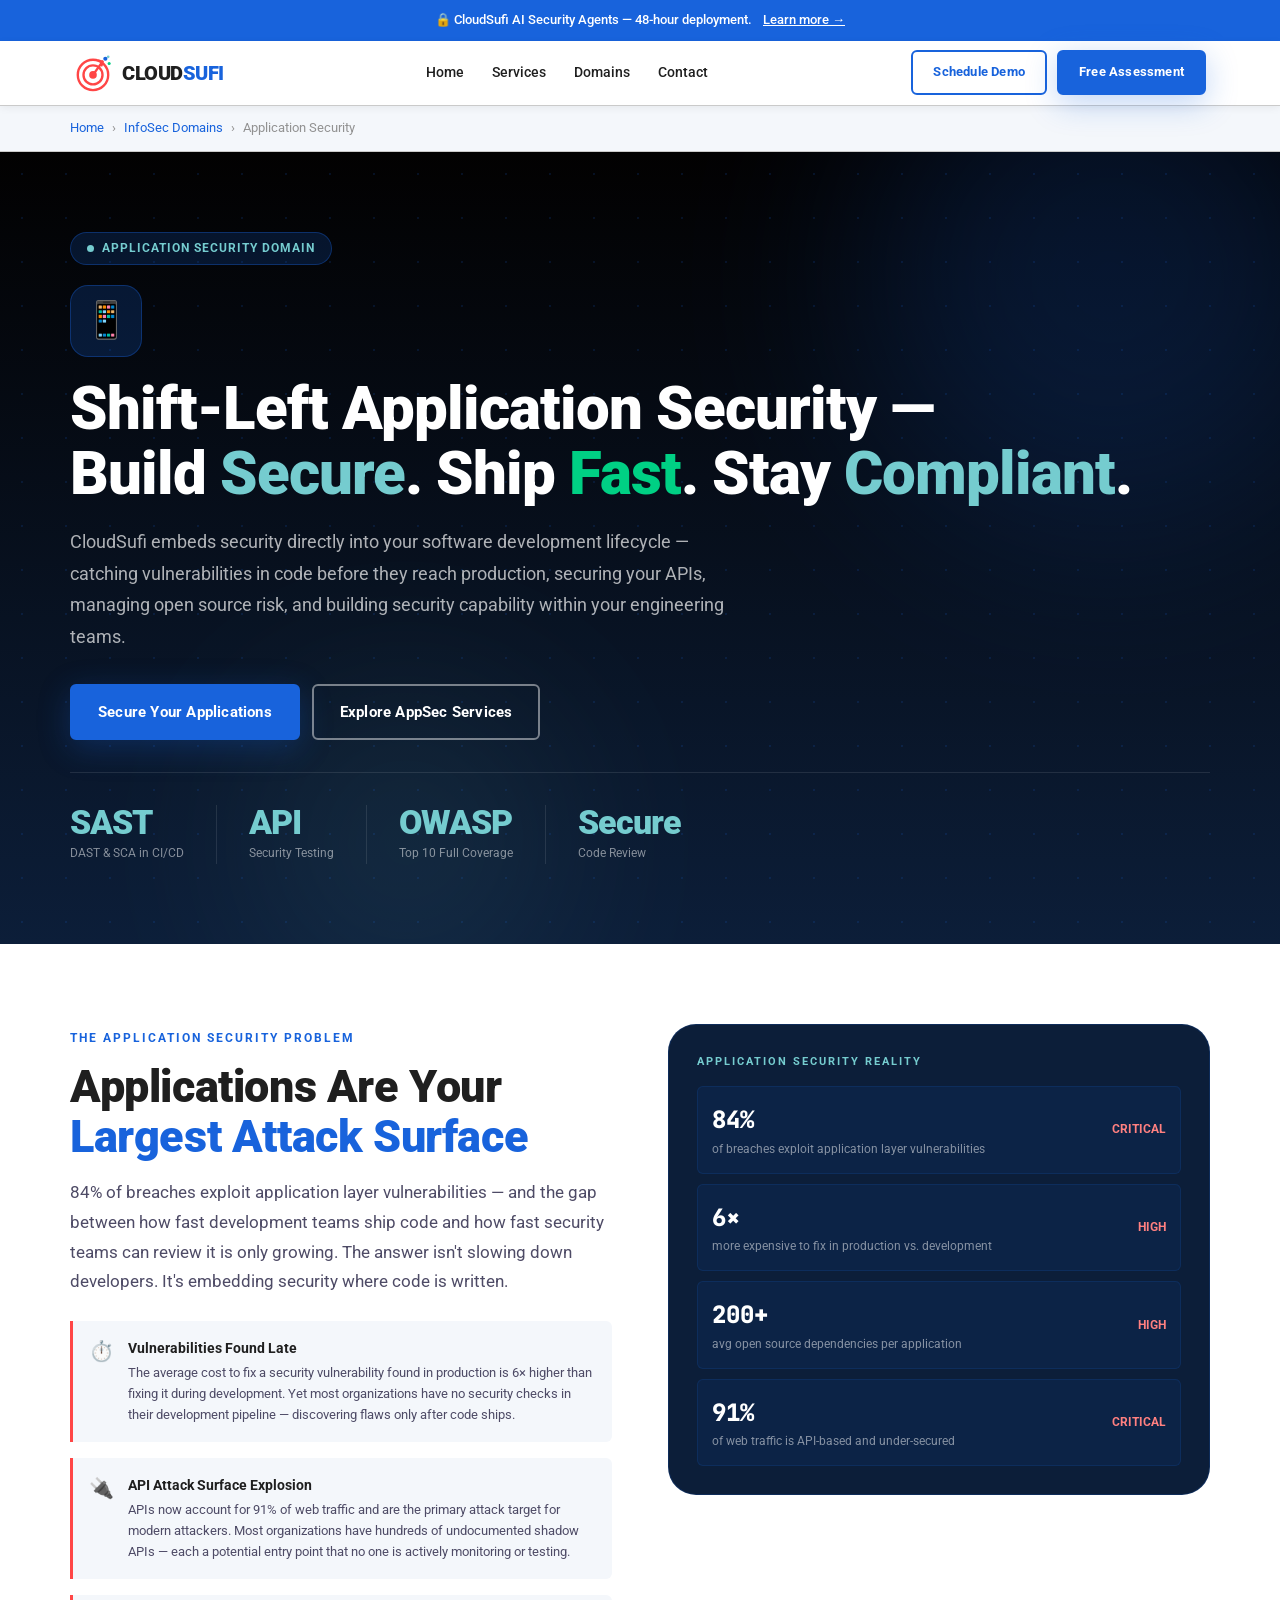
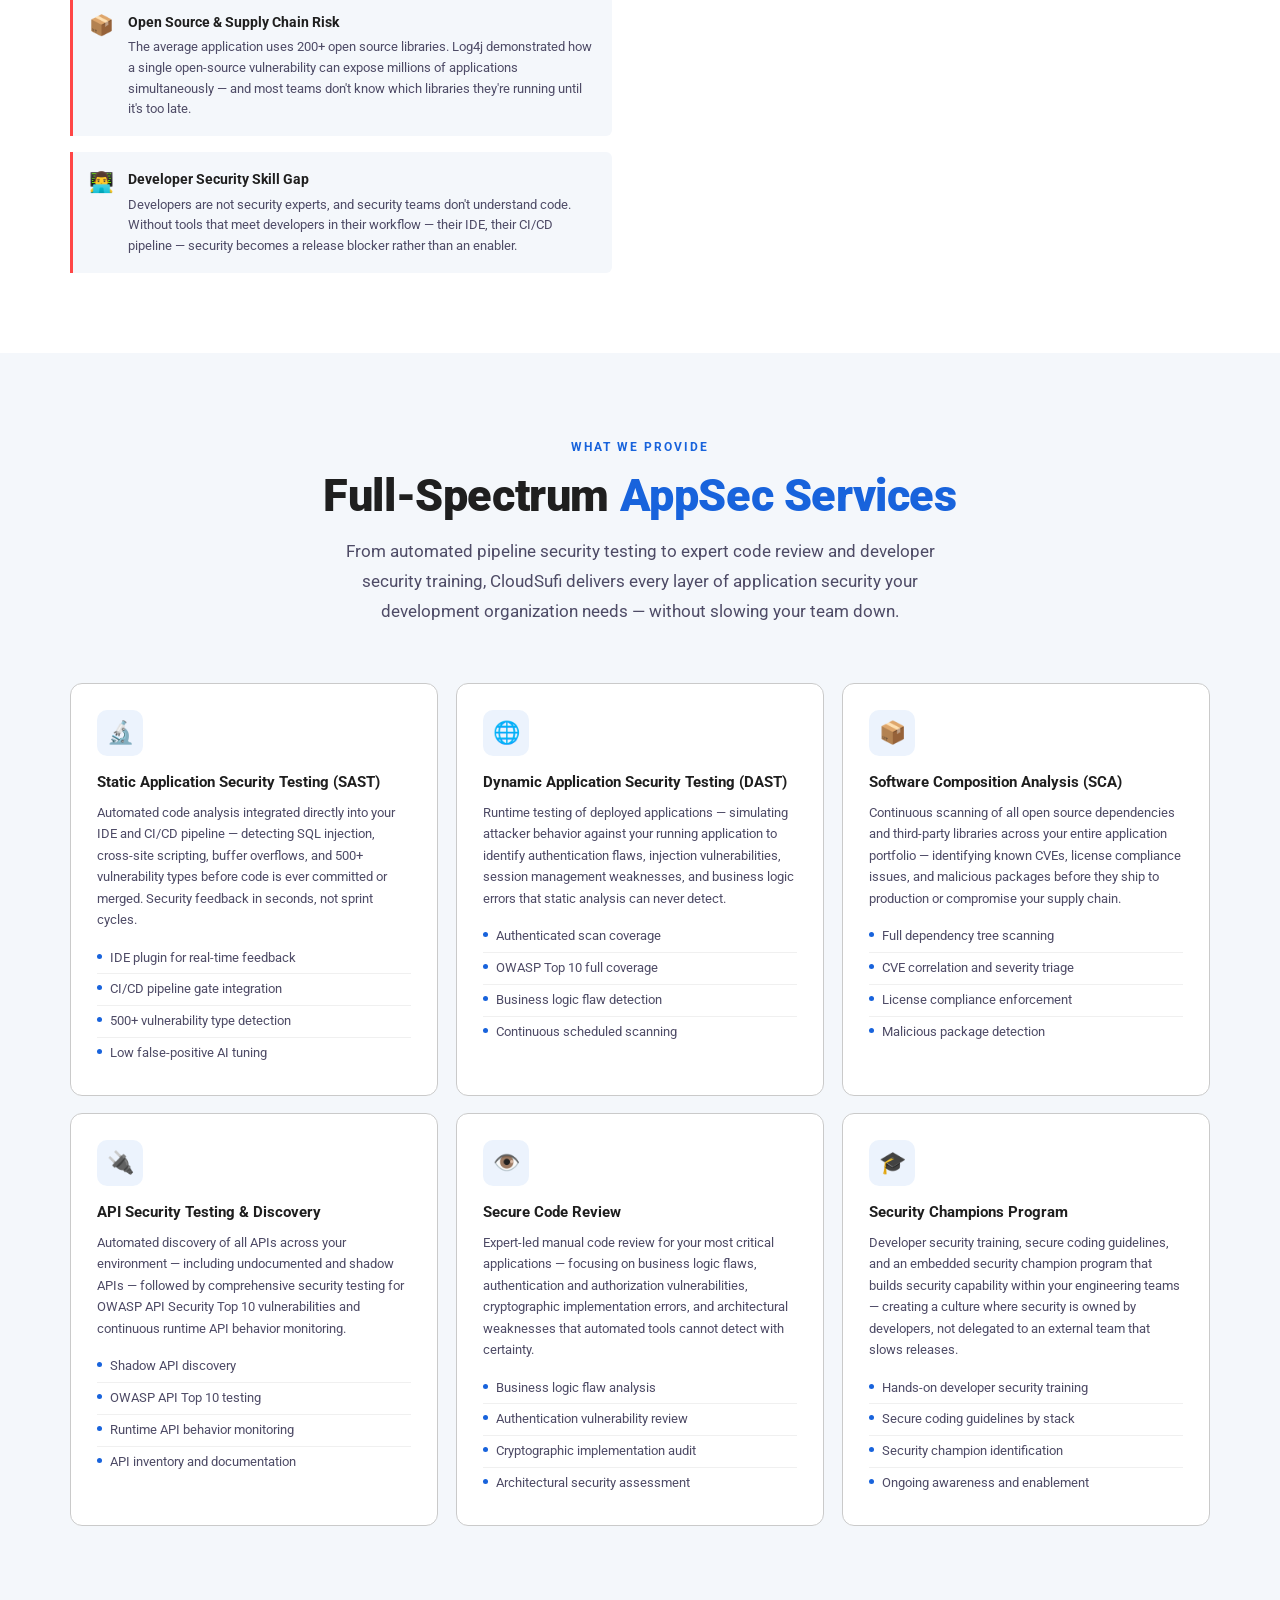
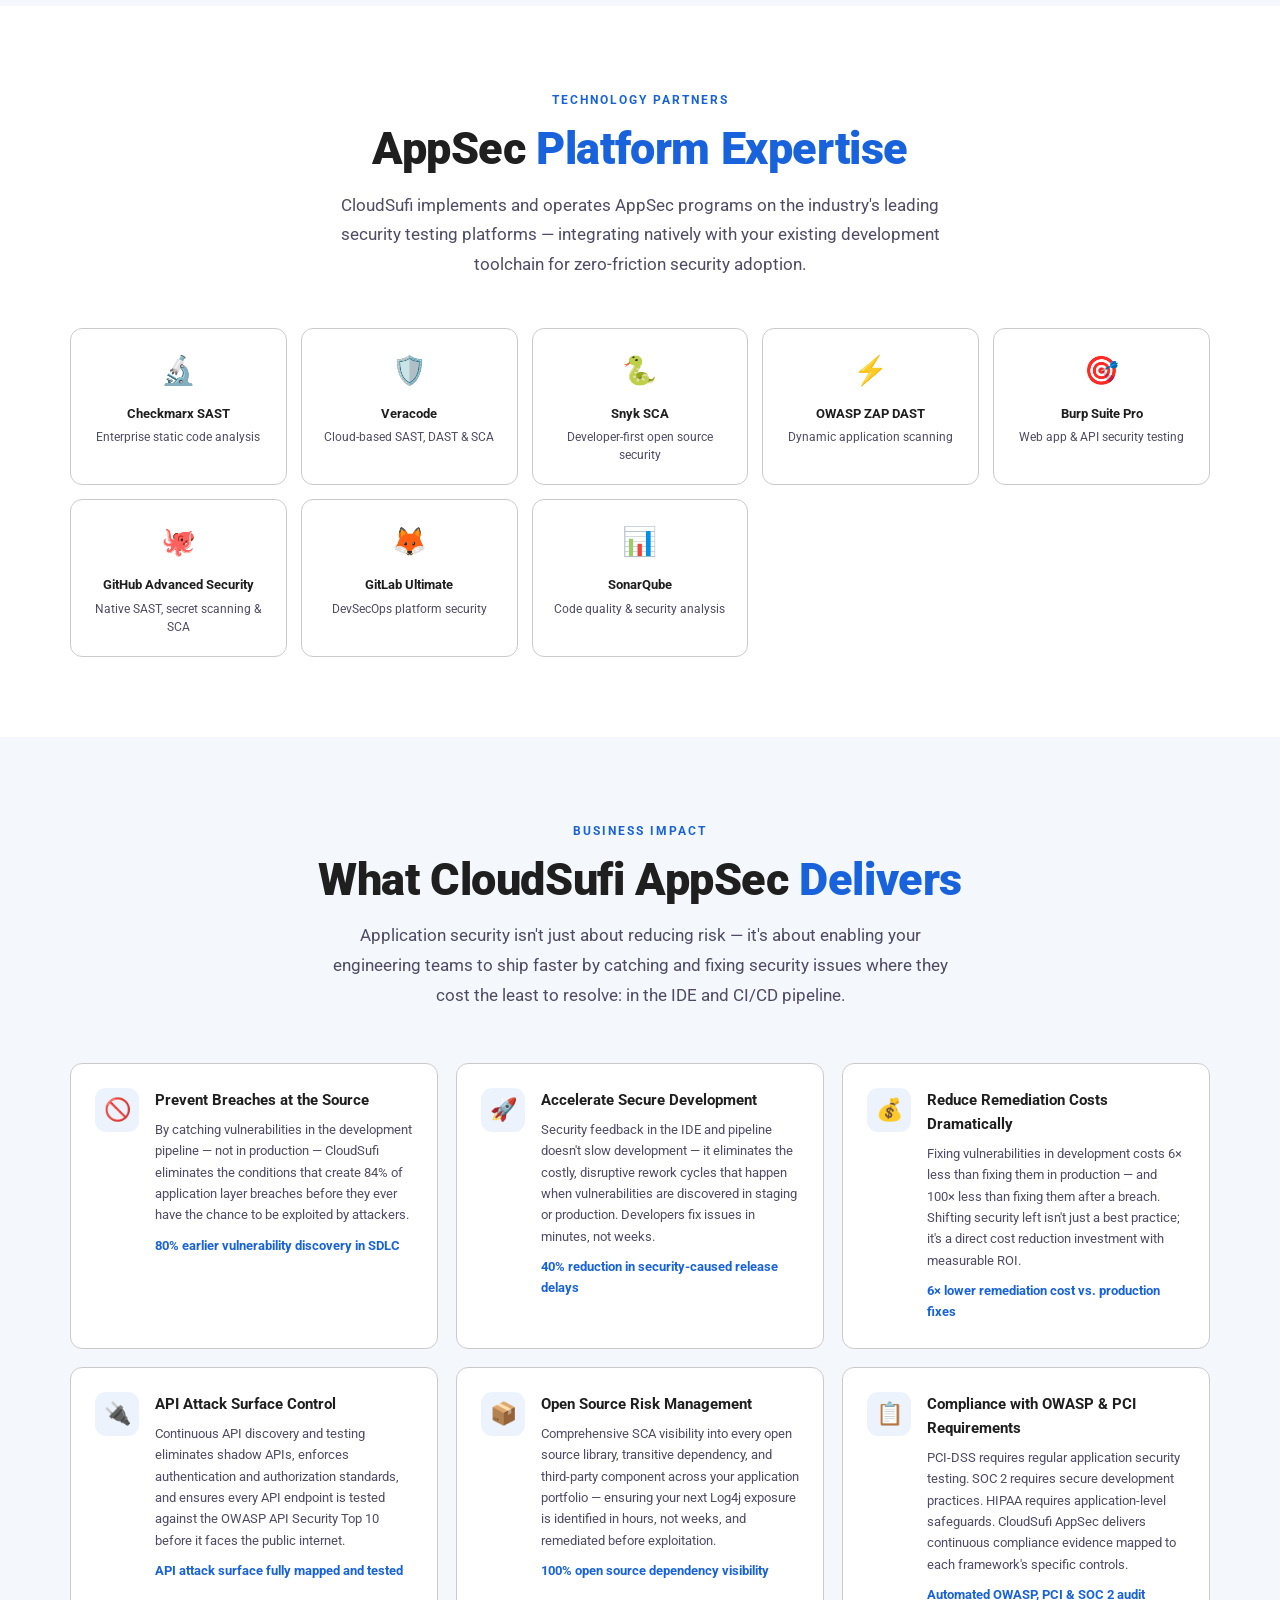
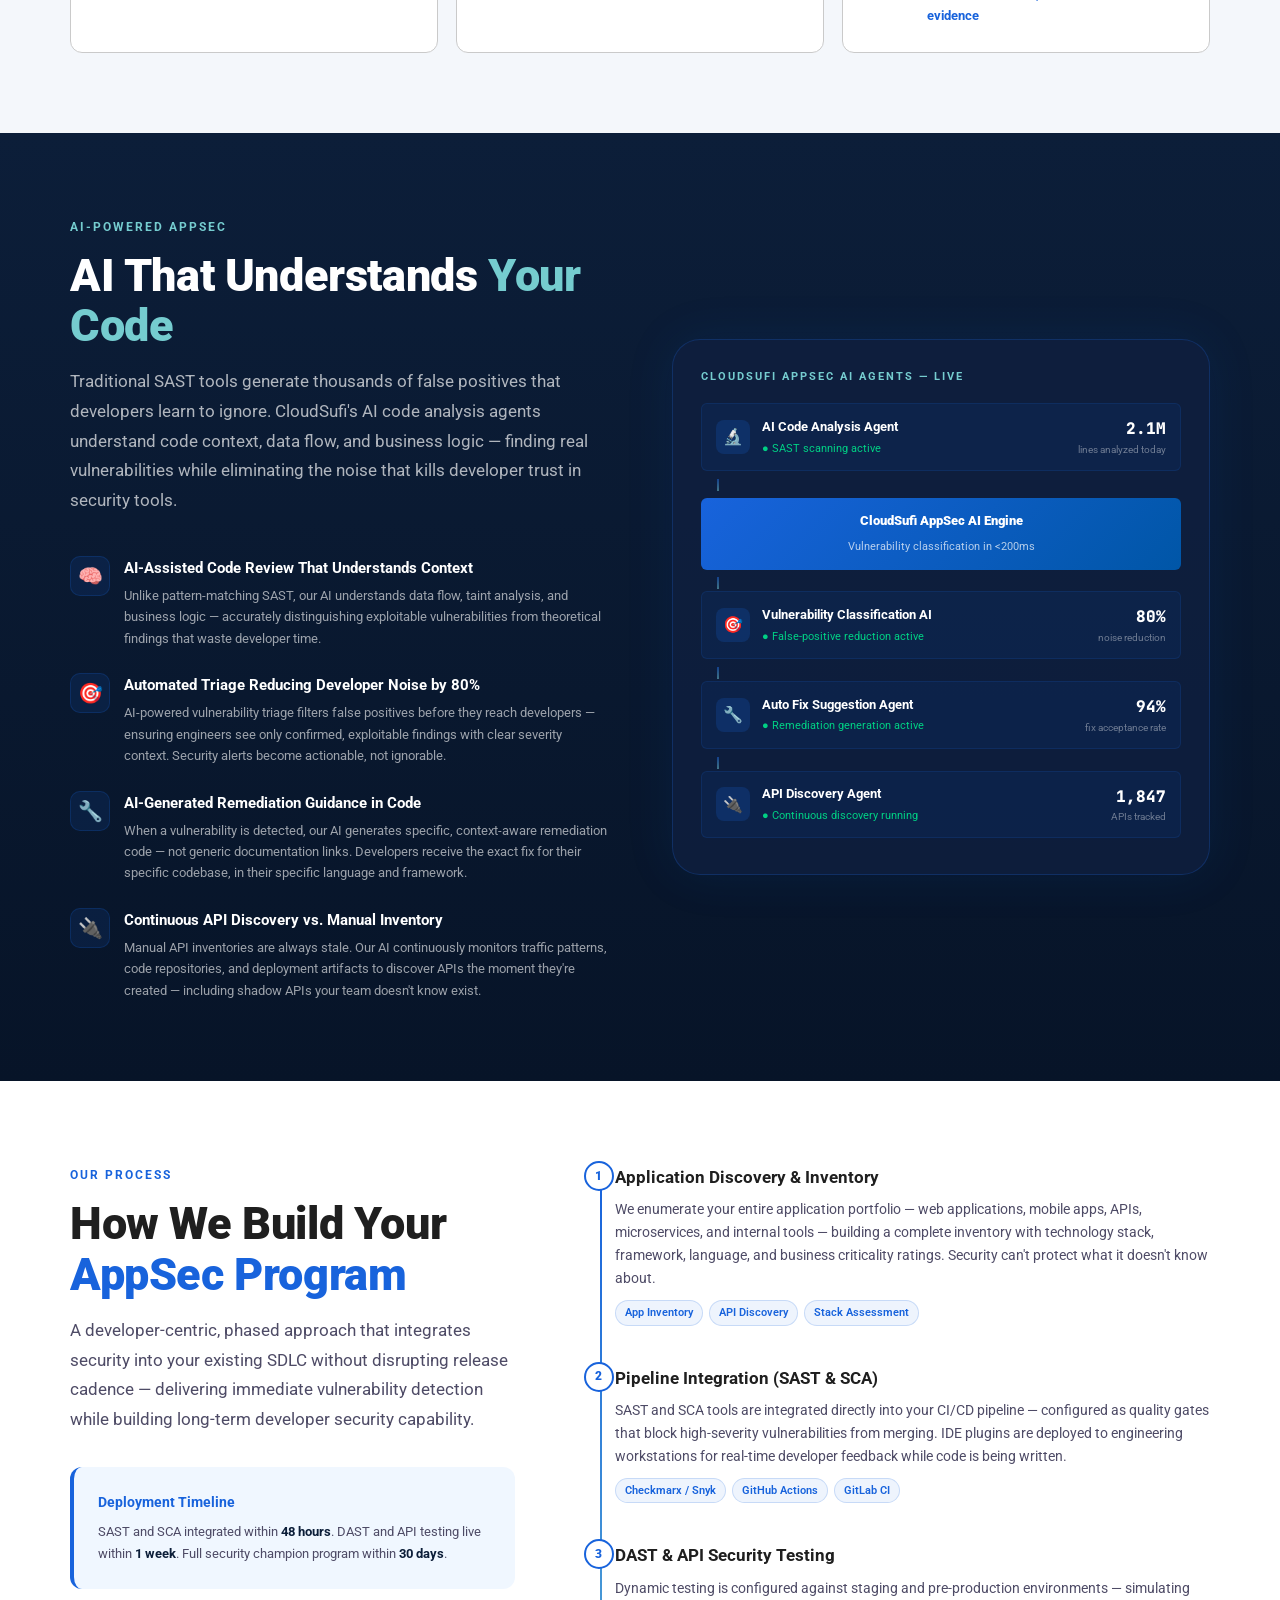
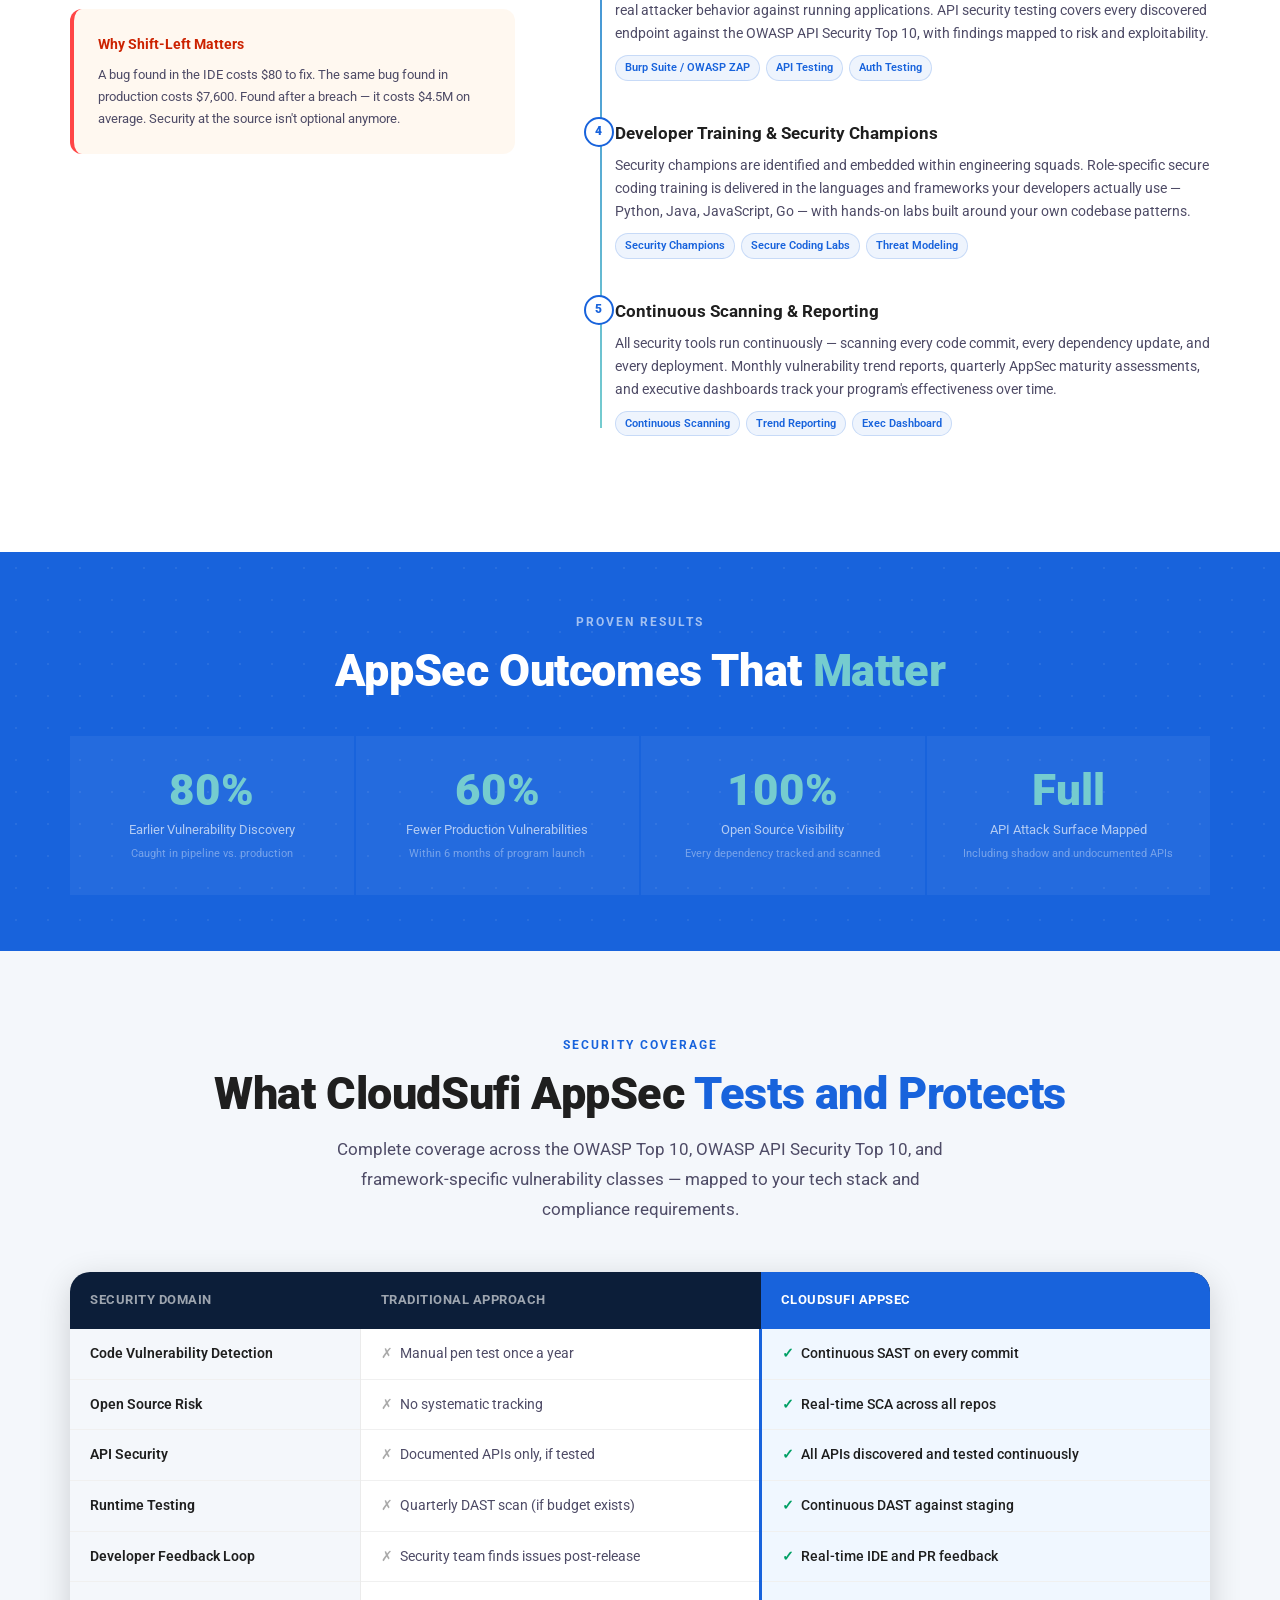
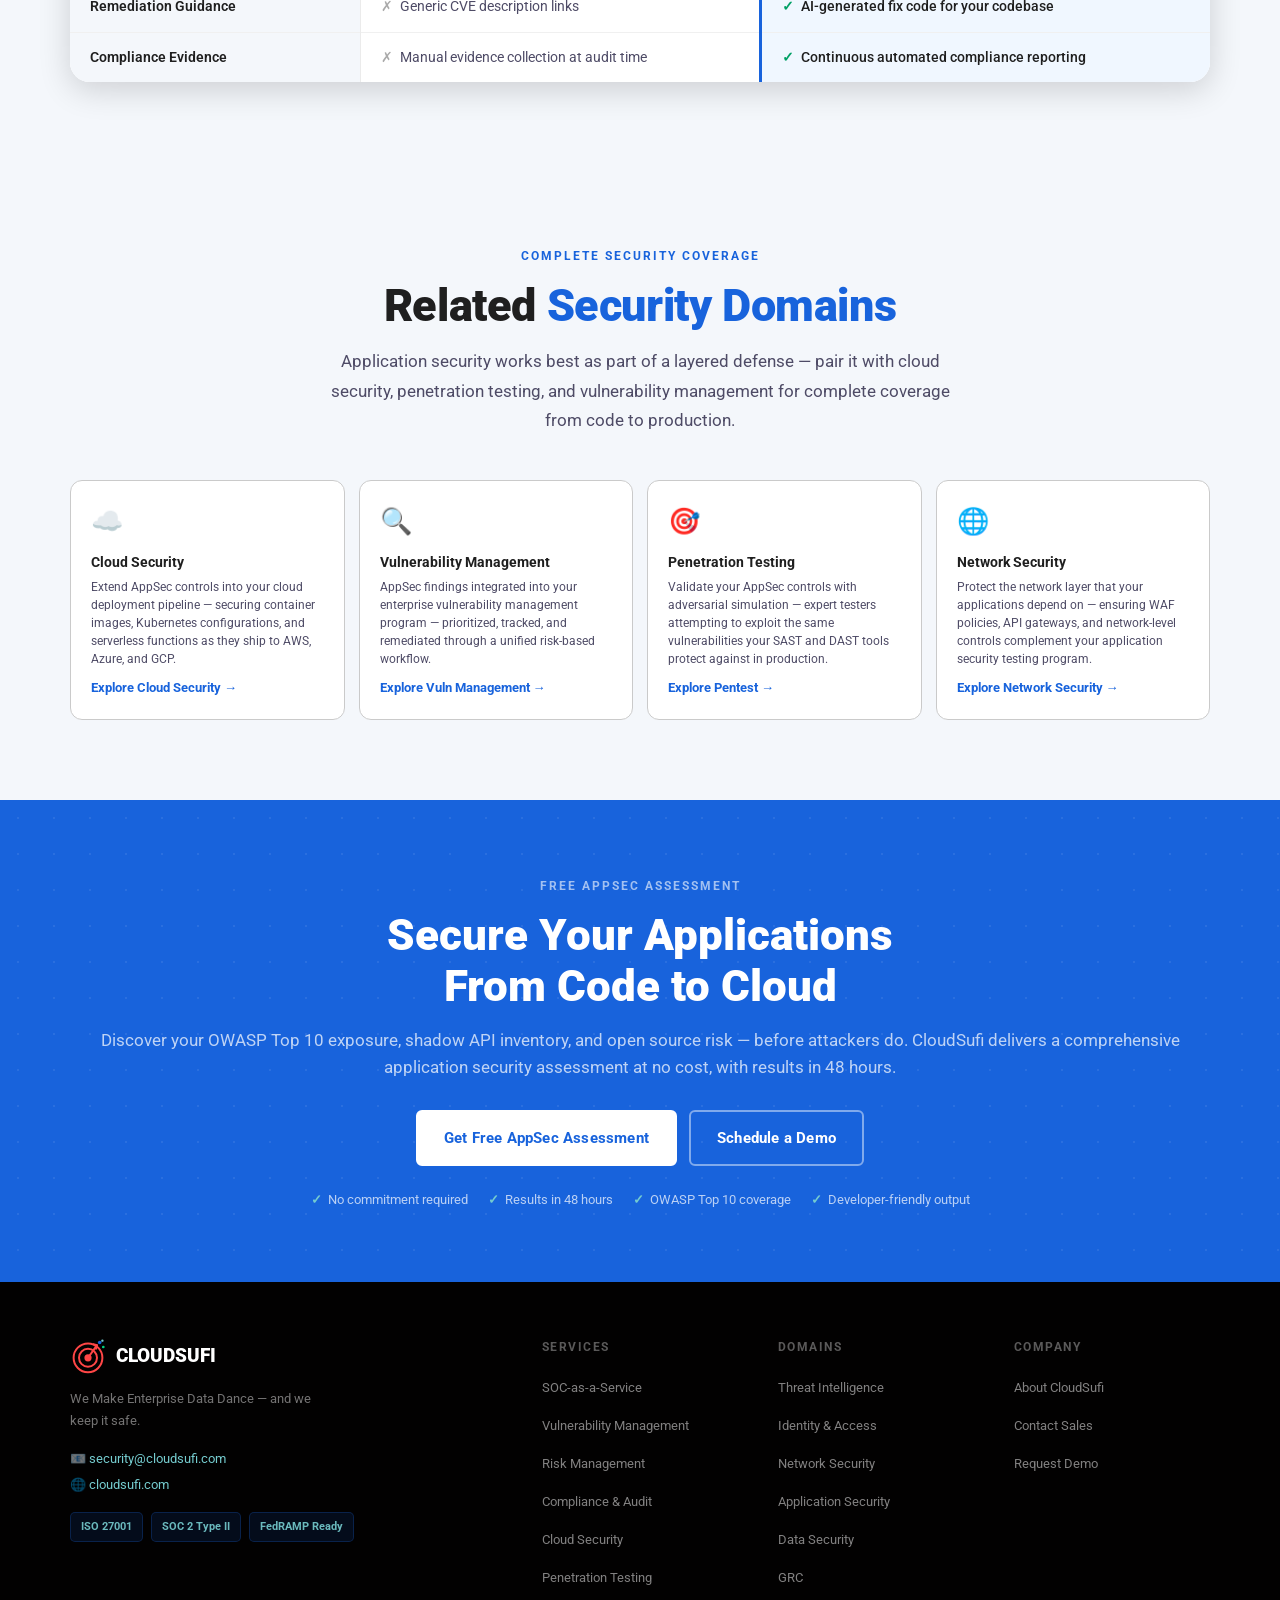
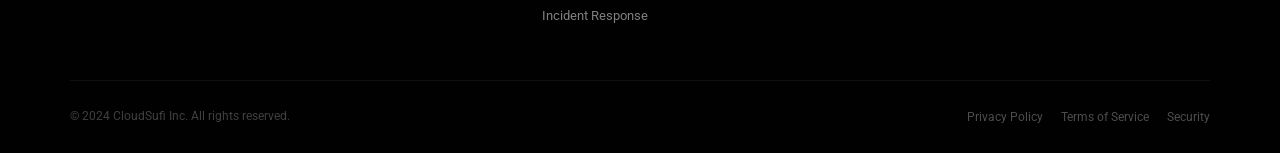
==== commit 0c6fb220: "Uploading the updated files" ====
--- a/appsec.html
+++ b/appsec.html
@@ -20,8 +20,22 @@
   <div class="nav-cta">
     <a href="index.html#contact" class="btn btn-outline-blue" style="padding:10px 20px;font-size:13px;">Schedule Demo</a>
     <a href="index.html#contact" class="btn btn-primary" style="padding:10px 20px;font-size:13px;">Free Assessment</a>
-  </div>
-</div></div></nav>
+  
+    <button class="nav-hamburger" id="navHamburger" aria-label="Toggle navigation menu" aria-expanded="false"><span></span><span></span><span></span></button>
+</div></div>
+  <div class="nav-mobile" id="navMobile">
+    <a href="index.html">Home</a>
+    <a href="index.html#services">Services</a>
+    <a href="index.html#domains">All Domains</a>
+    <a href="index.html#ai-twin">AI Digital Twin</a>
+    <a href="index.html#comparison">Compare</a>
+    <a href="index.html#contact">Contact</a>
+    <div class="nm-cta">
+      <a href="index.html#contact" class="btn btn-outline-blue">Schedule Demo</a>
+      <a href="index.html#contact" class="btn btn-primary">Free Assessment</a>
+    </div>
+  </div>
+</nav>
 
 <!-- BREADCRUMB -->
 <div class="breadcrumb"><div class="container">
@@ -718,7 +732,5 @@
   </div>
 </div></footer>
 
-<script>
-  document.querySelectorAll('.reveal').forEach(el=>{new IntersectionObserver(e=>{e.forEach(x=>{if(x.isIntersecting)x.target.classList.add('visible')})},{threshold:0.08}).observe(el)});
-</script>
+<script src="shared.js"></script>
 </body></html>
--- a/shared.css
+++ b/shared.css
@@ -1,10 +1,15 @@
 /* ═══════════════════════════════════════════════════════════
    CloudSufi InfoSec — Shared Stylesheet
-   Brand: #1863DC blue · #0C1E39 dark · Roboto · bullseye logo
+   Mobile-first · iOS/Safari · iPad · Cross-browser
+   Brand: #1863DC · #0C1E39 · Roboto · bullseye logo
    ═══════════════════════════════════════════════════════════ */
 
-/* ── RESET ─────────────────────────────────────────────────── */
-*, *::before, *::after { box-sizing: border-box; margin: 0; padding: 0; }
+/* ── RESET & BOX MODEL ─────────────────────────────────────── */
+*, *::before, *::after {
+  box-sizing: border-box;
+  margin: 0; padding: 0;
+  -webkit-tap-highlight-color: transparent;
+}
 
 /* ── BRAND TOKENS ──────────────────────────────────────────── */
 :root {
@@ -36,25 +41,37 @@
   --radius-md:      12px;
   --radius-lg:      20px;
   --radius-xl:      28px;
-}
-
-html { scroll-behavior: smooth; }
+  /* iOS real viewport height */
+  --vh: 1vh;
+}
+
+/* ── BASE ──────────────────────────────────────────────────── */
+html {
+  scroll-behavior: smooth;
+  -webkit-text-size-adjust: 100%;
+  text-size-adjust: 100%;
+}
 body {
-  font-family: 'Roboto', -apple-system, BlinkMacSystemFont, sans-serif;
+  font-family: 'Roboto', -apple-system, BlinkMacSystemFont, 'Segoe UI', sans-serif;
   color: var(--cs-text-dark);
   background: var(--cs-white);
   line-height: 1.6;
   overflow-x: hidden;
-}
+  -webkit-font-smoothing: antialiased;
+  -moz-osx-font-smoothing: grayscale;
+}
+img, video, svg { max-width: 100%; height: auto; display: block; }
+a { touch-action: manipulation; }
+button { touch-action: manipulation; cursor: pointer; font-family: inherit; }
 ::-webkit-scrollbar { width: 5px; }
 ::-webkit-scrollbar-track { background: var(--cs-dark-bg); }
 ::-webkit-scrollbar-thumb { background: var(--cs-blue); border-radius: 3px; }
 
 /* ── LAYOUT ────────────────────────────────────────────────── */
-.container    { max-width: 1180px; margin: 0 auto; padding: 0 24px; }
-.section      { padding: 96px 0; }
-.section-sm   { padding: 64px 0; }
-.text-center  { text-align: center; }
+.container   { max-width: 1180px; margin: 0 auto; padding: 0 24px; }
+.section     { padding: 80px 0; }
+.section-sm  { padding: 56px 0; }
+.text-center { text-align: center; }
 
 /* ── TYPOGRAPHY ────────────────────────────────────────────── */
 .label {
@@ -66,49 +83,54 @@
 .label-white { color: rgba(255,255,255,0.6); }
 
 .h1 {
-  font-size: clamp(36px, 5vw, 64px);
-  font-weight: 900; line-height: 1.07;
-  color: #fff; letter-spacing: -1.5px; margin-bottom: 24px;
+  font-size: clamp(28px, 5vw, 60px);
+  font-weight: 900; line-height: 1.08;
+  color: #fff; letter-spacing: -1px; margin-bottom: 20px;
 }
 .h2 {
-  font-size: clamp(28px, 3.6vw, 48px);
+  font-size: clamp(24px, 3.5vw, 46px);
   font-weight: 900; line-height: 1.12;
-  color: var(--cs-text-dark); margin-bottom: 18px; letter-spacing: -0.5px;
+  color: var(--cs-text-dark); margin-bottom: 16px; letter-spacing: -0.4px;
 }
 .h2-white { color: #fff; }
 .h2 em, .h2 span.accent { font-style: normal; color: var(--cs-blue); }
 .h2-white em { color: var(--cs-cyan); }
-.h3 { font-size: 20px; font-weight: 700; color: var(--cs-text-dark); margin-bottom: 10px; }
+.h3 { font-size: clamp(17px, 2vw, 20px); font-weight: 700; color: var(--cs-text-dark); margin-bottom: 10px; }
 .h3-white { color: #fff; }
-.sub  { font-size: 17px; color: var(--cs-text-mid); max-width: 640px; line-height: 1.75; }
+.sub  { font-size: clamp(15px, 1.5vw, 17px); color: var(--cs-text-mid); max-width: 640px; line-height: 1.75; }
 .sub-white { color: rgba(255,255,255,0.68); }
 .sub-center { margin: 0 auto; }
 
 /* ── BUTTONS ───────────────────────────────────────────────── */
 .btn {
-  display: inline-flex; align-items: center; gap: 8px;
-  padding: 13px 28px; border-radius: var(--radius-sm);
+  display: inline-flex; align-items: center; justify-content: center; gap: 8px;
+  padding: 14px 26px; border-radius: var(--radius-sm);
   font-family: 'Roboto', sans-serif;
   font-size: 15px; font-weight: 700; cursor: pointer;
   border: 2px solid transparent; text-decoration: none;
   transition: all 0.22s; white-space: nowrap; letter-spacing: 0.2px;
-}
-.btn-primary { background: var(--cs-blue); color: #fff; border-color: var(--cs-blue); box-shadow: var(--shadow-blue); }
-.btn-primary:hover { background: var(--cs-blue-dark); border-color: var(--cs-blue-dark); transform: translateY(-2px); }
-.btn-outline-white { background: transparent; color: #fff; border-color: rgba(255,255,255,0.4); }
-.btn-outline-white:hover { border-color: #fff; background: rgba(255,255,255,0.08); }
+  min-height: 48px; /* iOS touch target */
+  -webkit-appearance: none;
+}
+.btn-primary {
+  background: var(--cs-blue); color: #fff; border-color: var(--cs-blue);
+  box-shadow: var(--shadow-blue);
+}
+.btn-primary:hover, .btn-primary:focus-visible { background: var(--cs-blue-dark); border-color: var(--cs-blue-dark); transform: translateY(-2px); outline: none; }
+.btn-outline-white { background: transparent; color: #fff; border-color: rgba(255,255,255,0.45); }
+.btn-outline-white:hover, .btn-outline-white:focus-visible { border-color: #fff; background: rgba(255,255,255,0.1); outline: none; }
 .btn-outline-blue { background: transparent; color: var(--cs-blue); border-color: var(--cs-blue); }
-.btn-outline-blue:hover { background: var(--cs-blue); color: #fff; }
+.btn-outline-blue:hover, .btn-outline-blue:focus-visible { background: var(--cs-blue); color: #fff; outline: none; }
 .btn-white { background: #fff; color: var(--cs-blue); border-color: #fff; }
-.btn-white:hover { background: rgba(255,255,255,0.9); transform: translateY(-2px); }
-
-/* ── PILLS ─────────────────────────────────────────────────── */
-.pill     { display: inline-block; padding: 3px 10px; border-radius: 100px; font-size: 12px; font-weight: 700; }
-.pill-g   { background: rgba(0,208,132,0.12); color: #00A065; border: 1px solid rgba(0,208,132,0.3); }
-.pill-b   { background: rgba(24,99,220,0.10); color: var(--cs-blue); border: 1px solid rgba(24,99,220,0.25); }
-.pill-r   { background: rgba(255,70,70,0.10); color: #CC2200; border: 1px solid rgba(255,70,70,0.25); }
-.pill-gray{ background: #F0F0F0; color: #888; border: 1px solid #DCDCDC; }
-.tag      { padding: 3px 9px; border-radius: 100px; font-size: 11px; font-weight: 600; background: rgba(24,99,220,0.07); border: 1px solid rgba(24,99,220,0.18); color: var(--cs-blue); }
+.btn-white:hover { background: rgba(255,255,255,0.92); transform: translateY(-2px); }
+
+/* ── PILLS & TAGS ──────────────────────────────────────────── */
+.pill      { display: inline-block; padding: 3px 10px; border-radius: 100px; font-size: 12px; font-weight: 700; }
+.pill-g    { background: rgba(0,208,132,0.12); color: #00A065; border: 1px solid rgba(0,208,132,0.3); }
+.pill-b    { background: rgba(24,99,220,0.10); color: var(--cs-blue); border: 1px solid rgba(24,99,220,0.25); }
+.pill-r    { background: rgba(255,70,70,0.10); color: #CC2200; border: 1px solid rgba(255,70,70,0.25); }
+.pill-gray { background: #F0F0F0; color: #888; border: 1px solid #DCDCDC; }
+.tag       { display: inline-block; padding: 3px 9px; border-radius: 100px; font-size: 11px; font-weight: 600; background: rgba(24,99,220,0.07); border: 1px solid rgba(24,99,220,0.18); color: var(--cs-blue); }
 
 /* ── TOP BANNER ────────────────────────────────────────────── */
 .top-banner { background: var(--cs-blue); padding: 10px 0; text-align: center; }
@@ -121,20 +143,89 @@
   background: var(--cs-white);
   border-bottom: 1px solid var(--cs-border);
   box-shadow: 0 2px 8px rgba(0,0,0,0.06);
-}
-.nav-inner { display: flex; align-items: center; justify-content: space-between; height: 70px; }
-.nav-logo  { display: flex; align-items: center; gap: 10px; text-decoration: none; }
-.logo-icon { width: 40px; height: 40px; flex-shrink: 0; }
-.logo-wordmark { font-size: 22px; font-weight: 900; color: var(--cs-text-dark); letter-spacing: -0.5px; }
+  /* iOS: prevent bleed through */
+  -webkit-transform: translateZ(0);
+  transform: translateZ(0);
+}
+.nav-inner {
+  display: flex; align-items: center; justify-content: space-between;
+  height: 64px;
+}
+.nav-logo  { display: flex; align-items: center; gap: 10px; text-decoration: none; flex-shrink: 0; }
+.logo-icon { width: 38px; height: 38px; flex-shrink: 0; }
+.logo-wordmark { font-size: 20px; font-weight: 900; color: var(--cs-text-dark); letter-spacing: -0.5px; line-height: 1; }
 .logo-wordmark span { color: var(--cs-blue); }
-.nav-links { display: flex; align-items: center; gap: 28px; }
-.nav-links a { font-size: 14px; font-weight: 500; color: var(--cs-text-dark); text-decoration: none; transition: color 0.2s; padding: 4px 0; border-bottom: 2px solid transparent; }
+
+.nav-links { display: flex; align-items: center; gap: 24px; }
+.nav-links a {
+  font-size: 14px; font-weight: 500; color: var(--cs-text-dark);
+  text-decoration: none; transition: color 0.2s;
+  padding: 4px 2px; border-bottom: 2px solid transparent;
+  white-space: nowrap;
+}
 .nav-links a:hover, .nav-links a.active { color: var(--cs-blue); border-bottom-color: var(--cs-blue); }
-.nav-cta { display: flex; align-items: center; gap: 12px; }
-
-/* ── BACK BREADCRUMB ───────────────────────────────────────── */
+
+.nav-cta { display: flex; align-items: center; gap: 10px; flex-shrink: 0; }
+.nav-cta .btn { padding: 10px 18px; font-size: 13px; min-height: 40px; }
+
+/* ── HAMBURGER BUTTON ──────────────────────────────────────── */
+.nav-hamburger {
+  display: none;
+  flex-direction: column; gap: 5px;
+  background: none; border: none; padding: 8px; margin-left: 8px;
+  width: 44px; height: 44px; /* iOS min touch target */
+  align-items: center; justify-content: center;
+  border-radius: var(--radius-sm);
+  transition: background 0.2s;
+  flex-shrink: 0;
+}
+.nav-hamburger:hover { background: var(--cs-off-white); }
+.nav-hamburger span {
+  display: block; width: 22px; height: 2px;
+  background: var(--cs-text-dark); border-radius: 2px;
+  transition: all 0.28s cubic-bezier(0.4, 0, 0.2, 1);
+  transform-origin: center;
+}
+/* X animation */
+.nav-hamburger.open span:nth-child(1) { transform: translateY(7px) rotate(45deg); }
+.nav-hamburger.open span:nth-child(2) { opacity: 0; transform: scaleX(0); }
+.nav-hamburger.open span:nth-child(3) { transform: translateY(-7px) rotate(-45deg); }
+
+/* ── MOBILE NAV PANEL ──────────────────────────────────────── */
+.nav-mobile {
+  display: none;
+  background: var(--cs-white);
+  border-top: 1px solid var(--cs-border);
+  box-shadow: 0 8px 24px rgba(0,0,0,0.1);
+  max-height: 0; overflow: hidden;
+  transition: max-height 0.35s ease;
+}
+.nav-mobile.open {
+  display: block;
+  max-height: 600px;
+}
+.nav-mobile a {
+  display: flex; align-items: center;
+  padding: 15px 24px; font-size: 15px; font-weight: 500;
+  color: var(--cs-text-dark); text-decoration: none;
+  border-bottom: 1px solid #f0f0f0;
+  transition: background 0.15s, color 0.15s;
+  min-height: 52px; /* iOS touch target */
+}
+.nav-mobile a:hover { background: var(--cs-off-white); color: var(--cs-blue); }
+.nav-mobile a:last-of-type { border-bottom: none; }
+.nm-cta {
+  padding: 16px 24px 20px;
+  display: flex; flex-direction: column; gap: 10px;
+  border-top: 1px solid var(--cs-border);
+  /* iOS safe area */
+  padding-bottom: calc(20px + env(safe-area-inset-bottom));
+}
+.nm-cta .btn { width: 100%; min-height: 48px; }
+
+/* ── BREADCRUMB ────────────────────────────────────────────── */
 .breadcrumb { background: var(--cs-off-white); border-bottom: 1px solid var(--cs-border); padding: 12px 0; }
-.breadcrumb-inner { display: flex; align-items: center; gap: 8px; font-size: 13px; color: var(--cs-text-light); }
+.breadcrumb-inner { display: flex; align-items: center; gap: 8px; font-size: 13px; color: var(--cs-text-light); flex-wrap: wrap; }
 .breadcrumb-inner a { color: var(--cs-blue); text-decoration: none; }
 .breadcrumb-inner a:hover { text-decoration: underline; }
 .breadcrumb-sep { color: var(--cs-text-light); }
@@ -142,269 +233,481 @@
 /* ── DOMAIN HERO ───────────────────────────────────────────── */
 .domain-hero {
   background: var(--grad-hero);
-  padding: 100px 0 80px;
+  padding: 80px 0 64px;
   position: relative; overflow: hidden;
+  /* iOS: real viewport */
+  min-height: calc(var(--vh, 1vh) * 50);
 }
 .domain-hero::before {
   content: '';
   position: absolute; inset: 0;
   background-image: radial-gradient(circle, rgba(24,99,220,0.15) 1px, transparent 1px);
   background-size: 44px 44px;
-}
-.hero-orb { position: absolute; border-radius: 50%; filter: blur(110px); pointer-events: none; }
+  pointer-events: none;
+}
+.hero-orb { position: absolute; border-radius: 50%; filter: blur(100px); pointer-events: none; }
 .orb-1 { width: 500px; height: 500px; background: #1863DC; opacity: 0.18; top: -120px; right: -80px; }
 .orb-2 { width: 300px; height: 300px; background: #75CCCF; opacity: 0.1; bottom: -50px; left: 20%; }
 .hero-body { position: relative; z-index: 2; }
+
 .hero-eyebrow {
   display: inline-flex; align-items: center; gap: 8px;
   background: rgba(24,99,220,0.18); border: 1px solid rgba(24,99,220,0.35);
   border-radius: 100px; padding: 6px 16px;
-  font-size: 13px; font-weight: 700; color: var(--cs-cyan);
-  text-transform: uppercase; letter-spacing: 1px; margin-bottom: 24px;
-}
-.hero-eyebrow .pulse { width: 7px; height: 7px; background: var(--cs-cyan); border-radius: 50%; animation: blink 1.8s infinite; }
+  font-size: 12px; font-weight: 700; color: var(--cs-cyan);
+  text-transform: uppercase; letter-spacing: 1px; margin-bottom: 20px;
+}
+.hero-eyebrow .pulse { width: 7px; height: 7px; background: var(--cs-cyan); border-radius: 50%; animation: blink 1.8s infinite; flex-shrink: 0; }
 @keyframes blink { 0%,100%{opacity:1} 50%{opacity:0.3} }
-.hero-stats { display: flex; gap: 0; border-top: 1px solid rgba(255,255,255,0.1); padding-top: 40px; margin-top: 40px; flex-wrap: wrap; }
-.hero-stat { padding-right: 40px; margin-right: 40px; border-right: 1px solid rgba(255,255,255,0.1); }
-.hero-stat:last-child { border-right: none; }
-.stat-num { font-size: 34px; font-weight: 900; color: #fff; line-height: 1; letter-spacing: -1px; }
+
+.hero-stats {
+  display: flex; gap: 0; flex-wrap: wrap;
+  border-top: 1px solid rgba(255,255,255,0.1);
+  padding-top: 32px; margin-top: 32px;
+}
+.hero-stat {
+  padding: 0 32px 0 0; margin: 0 32px 16px 0;
+  border-right: 1px solid rgba(255,255,255,0.1);
+}
+.hero-stat:last-child { border-right: none; margin-right: 0; }
+.stat-num { font-size: clamp(26px, 3vw, 34px); font-weight: 900; color: #fff; line-height: 1; letter-spacing: -1px; }
 .stat-num em { color: var(--cs-cyan); font-style: normal; }
-.stat-lbl { font-size: 13px; color: rgba(255,255,255,0.5); margin-top: 5px; }
+.stat-lbl { font-size: 12px; color: rgba(255,255,255,0.5); margin-top: 5px; }
 .hero-icon-wrap {
-  width: 80px; height: 80px; border-radius: 20px;
+  width: 72px; height: 72px; border-radius: 18px;
   background: rgba(24,99,220,0.2); border: 1px solid rgba(24,99,220,0.35);
   display: flex; align-items: center; justify-content: center;
-  font-size: 40px; margin-bottom: 24px;
-}
-.hero-actions { display: flex; gap: 14px; flex-wrap: wrap; margin-top: 36px; }
-.hero-desc { font-size: 18px; color: rgba(255,255,255,0.68); line-height: 1.75; max-width: 700px; }
-
-/* ── SECTION: CHALLENGE ────────────────────────────────────── */
+  font-size: 36px; margin-bottom: 20px;
+}
+.hero-actions { display: flex; gap: 12px; flex-wrap: wrap; margin-top: 32px; }
+.hero-desc { font-size: clamp(15px, 1.8vw, 18px); color: rgba(255,255,255,0.68); line-height: 1.75; max-width: 680px; }
+
+/* ── CHALLENGE ─────────────────────────────────────────────── */
 .challenge-section { background: var(--cs-white); }
-.challenge-grid { display: grid; grid-template-columns: 1fr 1fr; gap: 64px; align-items: center; }
-.challenge-points { display: flex; flex-direction: column; gap: 20px; margin-top: 28px; }
+.challenge-grid { display: grid; grid-template-columns: 1fr 1fr; gap: 56px; align-items: start; }
+.challenge-points { display: flex; flex-direction: column; gap: 16px; margin-top: 24px; }
 .challenge-point {
-  display: flex; gap: 16px; padding: 18px;
+  display: flex; gap: 14px; padding: 16px;
   background: var(--cs-off-white); border-left: 3px solid var(--cs-red);
   border-radius: 0 var(--radius-sm) var(--radius-sm) 0;
 }
-.challenge-point .cp-icon { font-size: 22px; flex-shrink: 0; }
-.challenge-point .cp-title { font-size: 15px; font-weight: 700; color: var(--cs-text-dark); margin-bottom: 4px; }
-.challenge-point .cp-desc  { font-size: 13.5px; color: var(--cs-text-mid); line-height: 1.6; }
+.challenge-point .cp-icon { font-size: 20px; flex-shrink: 0; line-height: 1.4; }
+.challenge-point .cp-title { font-size: 14px; font-weight: 700; color: var(--cs-text-dark); margin-bottom: 4px; }
+.challenge-point .cp-desc  { font-size: 13px; color: var(--cs-text-mid); line-height: 1.6; }
 .challenge-visual {
-  background: var(--cs-dark-bg);
-  border-radius: var(--radius-xl);
-  padding: 36px;
-  border: 1px solid rgba(24,99,220,0.2);
-}
-.cv-label { font-size: 11px; font-weight: 700; color: var(--cs-cyan); text-transform: uppercase; letter-spacing: 2px; margin-bottom: 20px; }
-.cv-stat { padding: 16px; background: rgba(24,99,220,0.08); border: 1px solid rgba(24,99,220,0.15); border-radius: var(--radius-sm); margin-bottom: 10px; display: flex; justify-content: space-between; align-items: center; }
-.cv-stat .cv-val { font-size: 24px; font-weight: 900; color: #fff; font-family: 'JetBrains Mono', monospace; }
+  background: var(--cs-dark-bg); border-radius: var(--radius-xl);
+  padding: 28px; border: 1px solid rgba(24,99,220,0.2);
+  position: sticky; top: 88px; /* stays visible while scrolling */
+}
+.cv-label { font-size: 11px; font-weight: 700; color: var(--cs-cyan); text-transform: uppercase; letter-spacing: 2px; margin-bottom: 16px; }
+.cv-stat {
+  padding: 14px; background: rgba(24,99,220,0.08);
+  border: 1px solid rgba(24,99,220,0.15);
+  border-radius: var(--radius-sm); margin-bottom: 10px;
+  display: flex; justify-content: space-between; align-items: center; gap: 12px;
+}
+.cv-stat:last-child { margin-bottom: 0; }
+.cv-stat .cv-val { font-size: clamp(18px, 2.5vw, 24px); font-weight: 900; color: #fff; font-family: 'JetBrains Mono', monospace; white-space: nowrap; }
 .cv-stat .cv-lbl { font-size: 12px; color: rgba(255,255,255,0.5); }
-.cv-stat .cv-bad { font-size: 12px; color: #FF6B6B; font-weight: 700; }
-
-/* ── SECTION: WHAT WE PROVIDE ──────────────────────────────── */
+.cv-stat .cv-bad { font-size: 12px; color: #FF8080; font-weight: 700; }
+
+/* ── PROVIDE ───────────────────────────────────────────────── */
 .provide-section { background: var(--cs-off-white); }
 .provide-grid {
   display: grid;
-  grid-template-columns: repeat(auto-fit, minmax(280px, 1fr));
-  gap: 20px;
+  grid-template-columns: repeat(auto-fit, minmax(min(100%, 280px), 1fr));
+  gap: 18px;
 }
 .provide-card {
-  background: var(--cs-white);
-  border: 1px solid var(--cs-border);
-  border-radius: var(--radius-md);
-  padding: 28px; transition: all 0.25s;
+  background: var(--cs-white); border: 1px solid var(--cs-border);
+  border-radius: var(--radius-md); padding: 26px;
+  transition: box-shadow 0.25s, transform 0.25s;
   position: relative; overflow: hidden;
-}
-.provide-card::after { content: ''; position: absolute; bottom: 0; left: 0; right: 0; height: 3px; background: var(--grad-blue); opacity: 0; transition: opacity 0.25s; }
-.provide-card:hover { box-shadow: var(--shadow-md); transform: translateY(-4px); }
+  will-change: transform;
+}
+.provide-card::after {
+  content: ''; position: absolute; bottom: 0; left: 0; right: 0; height: 3px;
+  background: var(--grad-blue); opacity: 0; transition: opacity 0.25s;
+}
+.provide-card:hover { box-shadow: var(--shadow-md); transform: translateY(-3px); }
 .provide-card:hover::after { opacity: 1; }
-.provide-icon { width: 48px; height: 48px; border-radius: 10px; background: rgba(24,99,220,0.08); display: flex; align-items: center; justify-content: center; font-size: 24px; margin-bottom: 16px; }
-.provide-title { font-size: 16px; font-weight: 700; color: var(--cs-text-dark); margin-bottom: 10px; }
-.provide-desc  { font-size: 13.5px; color: var(--cs-text-mid); line-height: 1.65; margin-bottom: 14px; }
+.provide-icon { width: 46px; height: 46px; border-radius: 10px; background: rgba(24,99,220,0.08); display: flex; align-items: center; justify-content: center; font-size: 22px; margin-bottom: 14px; flex-shrink: 0; }
+.provide-title { font-size: 15px; font-weight: 700; color: var(--cs-text-dark); margin-bottom: 8px; }
+.provide-desc  { font-size: 13px; color: var(--cs-text-mid); line-height: 1.65; margin-bottom: 12px; }
 .provide-list  { list-style: none; }
-.provide-list li { font-size: 13px; color: var(--cs-text-mid); padding: 5px 0; border-bottom: 1px solid #F0F0F0; display: flex; align-items: flex-start; gap: 8px; }
+.provide-list li {
+  font-size: 13px; color: var(--cs-text-mid); padding: 5px 0;
+  border-bottom: 1px solid #F0F0F0;
+  display: flex; align-items: flex-start; gap: 8px;
+}
 .provide-list li:last-child { border-bottom: none; }
-.provide-list li::before { content: ''; width: 5px; height: 5px; background: var(--cs-blue); border-radius: 50%; flex-shrink: 0; margin-top: 7px; }
-
-/* ── SECTION: CAPABILITIES ─────────────────────────────────── */
+.provide-list li::before { content: ''; width: 5px; height: 5px; background: var(--cs-blue); border-radius: 50%; flex-shrink: 0; margin-top: 6px; }
+
+/* ── CAPABILITIES ──────────────────────────────────────────── */
 .cap-section { background: var(--cs-white); }
-.cap-grid { display: grid; grid-template-columns: repeat(auto-fit, minmax(220px, 1fr)); gap: 16px; }
+.cap-grid { display: grid; grid-template-columns: repeat(auto-fit, minmax(min(100%, 180px), 1fr)); gap: 14px; }
 .cap-item {
-  padding: 22px; border: 1px solid var(--cs-border);
+  padding: 20px 16px; border: 1px solid var(--cs-border);
   border-radius: var(--radius-md); background: var(--cs-white);
   transition: all 0.22s; text-align: center;
 }
-.cap-item:hover { border-color: var(--cs-blue); box-shadow: var(--shadow-sm); transform: translateY(-3px); }
-.cap-item .cap-icon { font-size: 32px; margin-bottom: 12px; }
-.cap-item .cap-name { font-size: 14px; font-weight: 700; color: var(--cs-text-dark); }
-.cap-item .cap-sub  { font-size: 12px; color: var(--cs-text-mid); margin-top: 5px; line-height: 1.5; }
-
-/* ── SECTION: BENEFITS ─────────────────────────────────────── */
+.cap-item:hover { border-color: var(--cs-blue); box-shadow: var(--shadow-sm); transform: translateY(-2px); }
+.cap-item .cap-icon { font-size: 28px; margin-bottom: 10px; }
+.cap-item .cap-name { font-size: 13px; font-weight: 700; color: var(--cs-text-dark); }
+.cap-item .cap-sub  { font-size: 12px; color: var(--cs-text-mid); margin-top: 4px; line-height: 1.5; }
+
+/* ── BENEFITS ──────────────────────────────────────────────── */
 .benefits-section { background: var(--cs-off-white); }
-.benefits-grid { display: grid; grid-template-columns: repeat(auto-fit, minmax(300px, 1fr)); gap: 20px; }
+.benefits-grid { display: grid; grid-template-columns: repeat(auto-fit, minmax(min(100%, 290px), 1fr)); gap: 18px; }
 .benefit-card {
-  background: var(--cs-white);
-  border: 1px solid var(--cs-border);
-  border-radius: var(--radius-md);
-  padding: 28px; display: flex; gap: 18px;
-  transition: all 0.22s;
+  background: var(--cs-white); border: 1px solid var(--cs-border);
+  border-radius: var(--radius-md); padding: 24px;
+  display: flex; gap: 16px; transition: all 0.22s;
 }
 .benefit-card:hover { box-shadow: var(--shadow-md); border-color: var(--cs-blue); transform: translateY(-3px); }
-.benefit-icon { width: 48px; height: 48px; flex-shrink: 0; border-radius: 12px; background: rgba(24,99,220,0.08); display: flex; align-items: center; justify-content: center; font-size: 24px; }
-.benefit-title { font-size: 16px; font-weight: 700; color: var(--cs-text-dark); margin-bottom: 8px; }
-.benefit-desc  { font-size: 14px; color: var(--cs-text-mid); line-height: 1.65; }
+.benefit-icon { width: 44px; height: 44px; flex-shrink: 0; border-radius: 11px; background: rgba(24,99,220,0.08); display: flex; align-items: center; justify-content: center; font-size: 22px; }
+.benefit-title { font-size: 15px; font-weight: 700; color: var(--cs-text-dark); margin-bottom: 7px; }
+.benefit-desc  { font-size: 13px; color: var(--cs-text-mid); line-height: 1.65; }
 .benefit-metric { display: inline-block; margin-top: 10px; font-size: 13px; font-weight: 700; color: var(--cs-blue); }
 
-/* ── SECTION: AI ADVANTAGE (DARK) ──────────────────────────── */
+/* ── AI ADVANTAGE (DARK) ───────────────────────────────────── */
 .ai-section { background: var(--grad-section); }
-.ai-layout  { display: grid; grid-template-columns: 1fr 1fr; gap: 72px; align-items: center; }
+.ai-layout  { display: grid; grid-template-columns: 1fr 1fr; gap: 64px; align-items: center; }
 .ai-panel {
-  background: rgba(15,32,64,0.8);
-  border: 1px solid rgba(24,99,220,0.25);
-  border-radius: var(--radius-xl);
-  padding: 30px;
+  background: rgba(15,32,64,0.8); border: 1px solid rgba(24,99,220,0.25);
+  border-radius: var(--radius-xl); padding: 28px;
   box-shadow: 0 0 50px rgba(24,99,220,0.1);
 }
-.ai-panel-label { font-size: 11px; font-weight: 700; color: var(--cs-cyan); text-transform: uppercase; letter-spacing: 2px; margin-bottom: 20px; }
+.ai-panel-label { font-size: 11px; font-weight: 700; color: var(--cs-cyan); text-transform: uppercase; letter-spacing: 2px; margin-bottom: 18px; }
 .ai-row {
-  display: flex; align-items: center; gap: 14px;
-  background: rgba(24,99,220,0.08);
-  border: 1px solid rgba(24,99,220,0.15);
-  border-radius: var(--radius-sm);
-  padding: 13px 15px; margin-bottom: 10px;
-}
-.ai-row-icon { width: 36px; height: 36px; border-radius: 8px; background: rgba(24,99,220,0.2); display: flex; align-items: center; justify-content: center; font-size: 18px; flex-shrink: 0; }
+  display: flex; align-items: center; gap: 12px;
+  background: rgba(24,99,220,0.08); border: 1px solid rgba(24,99,220,0.15);
+  border-radius: var(--radius-sm); padding: 12px 14px; margin-bottom: 8px;
+}
+.ai-row-icon { width: 34px; height: 34px; border-radius: 8px; background: rgba(24,99,220,0.2); display: flex; align-items: center; justify-content: center; font-size: 16px; flex-shrink: 0; }
 .ai-row-name { font-size: 13px; font-weight: 700; color: #fff; }
 .ai-row-status { font-size: 11px; color: var(--cs-green); margin-top: 2px; }
-.ai-row-val { margin-left: auto; text-align: right; }
-.ai-row-val .v { font-size: 17px; font-weight: 900; color: #fff; font-family: 'JetBrains Mono', monospace; }
+.ai-row-val { margin-left: auto; text-align: right; flex-shrink: 0; }
+.ai-row-val .v { font-size: 16px; font-weight: 900; color: #fff; font-family: 'JetBrains Mono', monospace; }
 .ai-row-val .l { font-size: 10px; color: rgba(255,255,255,0.4); }
-.ai-divider { width: 2px; height: 14px; background: linear-gradient(to bottom,rgba(24,99,220,0.5),rgba(117,204,207,0.5)); margin: 2px auto 2px 17px; }
-.ai-core { background: var(--grad-blue); border-radius: var(--radius-sm); padding: 14px; text-align: center; margin: 8px 0; }
+.ai-divider { width: 2px; height: 12px; background: linear-gradient(to bottom,rgba(24,99,220,0.5),rgba(117,204,207,0.5)); margin: 2px auto 2px 16px; }
+.ai-core { background: var(--grad-blue); border-radius: var(--radius-sm); padding: 13px; text-align: center; margin: 7px 0; }
 .ai-core strong { display: block; font-size: 13px; font-weight: 900; color: #fff; }
 .ai-core span { font-size: 11px; color: rgba(255,255,255,0.7); }
-.ai-points { }
-.ai-point { display: flex; gap: 16px; margin-bottom: 28px; }
+.ai-point { display: flex; gap: 14px; margin-bottom: 24px; }
 .ai-point:last-child { margin-bottom: 0; }
-.ai-point-icon { width: 42px; height: 42px; flex-shrink: 0; background: rgba(24,99,220,0.12); border: 1px solid rgba(24,99,220,0.2); border-radius: 10px; display: flex; align-items: center; justify-content: center; font-size: 20px; }
-.ai-point-title { font-size: 16px; font-weight: 700; color: #fff; margin-bottom: 6px; }
-.ai-point-desc  { font-size: 14px; color: rgba(255,255,255,0.6); line-height: 1.65; }
-
-/* ── SECTION: METHODOLOGY ──────────────────────────────────── */
+.ai-point-icon { width: 40px; height: 40px; flex-shrink: 0; background: rgba(24,99,220,0.12); border: 1px solid rgba(24,99,220,0.2); border-radius: 10px; display: flex; align-items: center; justify-content: center; font-size: 20px; }
+.ai-point-title { font-size: 15px; font-weight: 700; color: #fff; margin-bottom: 5px; }
+.ai-point-desc  { font-size: 13px; color: rgba(255,255,255,0.6); line-height: 1.65; }
+
+/* ── METHODOLOGY ───────────────────────────────────────────── */
 .method-section { background: var(--cs-white); }
 .method-steps { display: flex; flex-direction: column; gap: 0; position: relative; padding-left: 28px; }
-.method-steps::before { content: ''; position: absolute; left: 14px; top: 18px; bottom: 44px; width: 2px; background: linear-gradient(to bottom, var(--cs-blue), var(--cs-cyan)); }
-.method-step { display: flex; gap: 24px; padding-bottom: 40px; position: relative; }
-.ms-num { position: absolute; left: -32px; top: 0; width: 32px; height: 32px; border-radius: 50%; background: var(--cs-white); border: 2px solid var(--cs-blue); display: flex; align-items: center; justify-content: center; font-size: 13px; font-weight: 900; color: var(--cs-blue); flex-shrink: 0; z-index: 2; }
-.ms-title { font-size: 18px; font-weight: 700; color: var(--cs-text-dark); margin-bottom: 8px; padding-top: 4px; }
-.ms-desc  { font-size: 14px; color: var(--cs-text-mid); line-height: 1.7; }
-.ms-tags  { display: flex; flex-wrap: wrap; gap: 6px; margin-top: 12px; }
-
-/* ── SECTION: OUTCOMES (BLUE BAND) ────────────────────────── */
-.outcomes-band { background: var(--cs-blue); padding: 64px 0; position: relative; overflow: hidden; }
+.method-steps::before {
+  content: ''; position: absolute; left: 13px; top: 16px; bottom: 44px;
+  width: 2px; background: linear-gradient(to bottom, var(--cs-blue), var(--cs-cyan));
+}
+.method-step { display: flex; gap: 22px; padding-bottom: 36px; position: relative; }
+.ms-num {
+  position: absolute; left: -31px; top: 0;
+  width: 30px; height: 30px; border-radius: 50%;
+  background: var(--cs-white); border: 2px solid var(--cs-blue);
+  display: flex; align-items: center; justify-content: center;
+  font-size: 12px; font-weight: 900; color: var(--cs-blue); flex-shrink: 0; z-index: 2;
+}
+.ms-title { font-size: 17px; font-weight: 700; color: var(--cs-text-dark); margin-bottom: 7px; padding-top: 3px; }
+.ms-desc  { font-size: 13.5px; color: var(--cs-text-mid); line-height: 1.7; }
+.ms-tags  { display: flex; flex-wrap: wrap; gap: 6px; margin-top: 10px; }
+
+/* ── OUTCOMES BAND ─────────────────────────────────────────── */
+.outcomes-band { background: var(--cs-blue); padding: 56px 0; position: relative; overflow: hidden; }
 .outcomes-band::before { content: ''; position: absolute; inset: 0; background-image: radial-gradient(circle, rgba(255,255,255,0.07) 1px, transparent 1px); background-size: 32px 32px; }
 .outcomes-grid { display: grid; grid-template-columns: repeat(4, 1fr); gap: 2px; position: relative; }
-.outcome-cell { padding: 36px 28px; text-align: center; background: rgba(255,255,255,0.05); }
-.outcome-num  { font-size: 44px; font-weight: 900; color: #fff; line-height: 1; }
-.outcome-unit { font-size: 22px; }
+.outcome-cell { padding: 32px 20px; text-align: center; background: rgba(255,255,255,0.05); }
+.outcome-num    { font-size: clamp(32px, 4vw, 44px); font-weight: 900; color: #fff; line-height: 1; }
+.outcome-unit   { font-size: clamp(18px, 2.5vw, 22px); }
 .outcome-accent { color: var(--cs-cyan); }
-.outcome-label  { font-size: 14px; color: rgba(255,255,255,0.65); margin-top: 8px; }
-.outcome-sub    { font-size: 12px; color: rgba(255,255,255,0.38); margin-top: 4px; }
-
-/* ── SECTION: RELATED SERVICES ─────────────────────────────── */
+.outcome-label  { font-size: 13px; color: rgba(255,255,255,0.65); margin-top: 8px; }
+.outcome-sub    { font-size: 11px; color: rgba(255,255,255,0.38); margin-top: 4px; }
+
+/* ── RELATED SERVICES ──────────────────────────────────────── */
 .related-section { background: var(--cs-off-white); }
-.related-grid { display: grid; grid-template-columns: repeat(auto-fit, minmax(220px, 1fr)); gap: 16px; }
+.related-grid { display: grid; grid-template-columns: repeat(auto-fit, minmax(min(100%, 200px), 1fr)); gap: 14px; }
 .related-card {
   background: var(--cs-white); border: 1px solid var(--cs-border);
-  border-radius: var(--radius-md); padding: 22px;
+  border-radius: var(--radius-md); padding: 20px;
   text-decoration: none; display: block; transition: all 0.22s;
 }
-.related-card:hover { border-color: var(--cs-blue); box-shadow: var(--shadow-sm); transform: translateY(-3px); }
-.related-icon  { font-size: 28px; margin-bottom: 10px; }
-.related-title { font-size: 15px; font-weight: 700; color: var(--cs-text-dark); margin-bottom: 6px; }
-.related-desc  { font-size: 13px; color: var(--cs-text-mid); }
+.related-card:hover { border-color: var(--cs-blue); box-shadow: var(--shadow-sm); transform: translateY(-2px); }
+.related-icon  { font-size: 26px; margin-bottom: 8px; }
+.related-title { font-size: 14px; font-weight: 700; color: var(--cs-text-dark); margin-bottom: 5px; }
+.related-desc  { font-size: 12px; color: var(--cs-text-mid); line-height: 1.5; }
 .related-link  { font-size: 13px; font-weight: 700; color: var(--cs-blue); margin-top: 10px; display: block; }
 
-/* ── CTA BAND ──────────────────────────────────────────────── */
-.cta-band { background: var(--cs-blue); padding: 80px 0; position: relative; overflow: hidden; }
-.cta-band::before { content: ''; position: absolute; inset: 0; background-image: radial-gradient(circle, rgba(255,255,255,0.08) 1px, transparent 1px); background-size: 36px 36px; }
-.cta-inner { position: relative; z-index: 2; text-align: center; }
-.cta-title { font-size: clamp(28px, 3.5vw, 44px); font-weight: 900; color: #fff; margin-bottom: 16px; line-height: 1.15; }
-.cta-desc  { font-size: 17px; color: rgba(255,255,255,0.72); margin-bottom: 32px; }
-.cta-actions { display: flex; gap: 14px; justify-content: center; flex-wrap: wrap; margin-bottom: 24px; }
-.cta-perks { display: flex; justify-content: center; gap: 28px; flex-wrap: wrap; }
-.cta-perk { font-size: 13px; color: rgba(255,255,255,0.68); display: flex; align-items: center; gap: 6px; }
-.cta-perk::before { content: '✓'; font-weight: 900; color: var(--cs-cyan); }
-
-/* ── FOOTER ────────────────────────────────────────────────── */
-.footer { background: var(--cs-darker); padding: 64px 0 28px; }
-.footer-grid { display: grid; grid-template-columns: 2.2fr 1fr 1fr 1fr; gap: 48px; margin-bottom: 48px; }
-.footer-brand-logo { display: flex; align-items: center; gap: 10px; margin-bottom: 16px; }
-.footer-wordmark { font-size: 20px; font-weight: 900; color: #fff; }
-.footer-tagline { font-size: 14px; color: rgba(255,255,255,0.45); line-height: 1.7; margin-bottom: 20px; max-width: 270px; }
-.footer-contact-item { font-size: 13px; color: rgba(255,255,255,0.45); margin-bottom: 6px; }
-.footer-contact-item a { color: var(--cs-cyan); text-decoration: none; }
-.footer-contact-item a:hover { text-decoration: underline; }
-.footer-certs { display: flex; gap: 8px; flex-wrap: wrap; margin-top: 18px; }
-.fcert { background: rgba(24,99,220,0.12); border: 1px solid rgba(24,99,220,0.25); border-radius: 5px; padding: 5px 10px; font-size: 11px; font-weight: 700; color: rgba(117,204,207,0.9); }
-.footer-h { font-size: 12px; font-weight: 700; text-transform: uppercase; letter-spacing: 1.5px; color: rgba(255,255,255,0.35); margin-bottom: 18px; }
-.footer-links { list-style: none; }
-.footer-links li { margin-bottom: 10px; }
-.footer-links a { font-size: 14px; color: rgba(255,255,255,0.5); text-decoration: none; transition: color 0.2s; }
-.footer-links a:hover { color: #fff; }
-.footer-bottom { border-top: 1px solid rgba(255,255,255,0.06); padding-top: 24px; display: flex; justify-content: space-between; align-items: center; flex-wrap: wrap; gap: 12px; }
-.footer-copy { font-size: 13px; color: rgba(255,255,255,0.25); }
-.footer-bottom-links { display: flex; gap: 20px; }
-.footer-bottom-links a { font-size: 13px; color: rgba(255,255,255,0.3); text-decoration: none; }
-.footer-bottom-links a:hover { color: rgba(255,255,255,0.6); }
-
-/* ── REVEAL ANIMATION ──────────────────────────────────────── */
-.reveal { opacity: 0; transform: translateY(22px); transition: opacity 0.5s ease, transform 0.5s ease; }
-.reveal.visible { opacity: 1; transform: translateY(0); }
-.reveal:nth-child(2) { transition-delay: 0.08s; }
-.reveal:nth-child(3) { transition-delay: 0.16s; }
-.reveal:nth-child(4) { transition-delay: 0.24s; }
-.reveal:nth-child(5) { transition-delay: 0.32s; }
-.reveal:nth-child(6) { transition-delay: 0.40s; }
-
 /* ── COMPARISON TABLE ──────────────────────────────────────── */
-.table-scroll { overflow-x: auto; border-radius: var(--radius-lg); box-shadow: var(--shadow-md); }
-table.cmp { width: 100%; border-collapse: collapse; background: var(--cs-white); }
+.table-scroll {
+  overflow-x: auto; border-radius: var(--radius-lg); box-shadow: var(--shadow-md);
+  -webkit-overflow-scrolling: touch;
+}
+table.cmp { width: 100%; border-collapse: collapse; background: var(--cs-white); min-width: 600px; }
 table.cmp thead tr { background: var(--cs-dark-bg); }
-table.cmp thead th { padding: 20px 22px; text-align: left; font-size: 13px; font-weight: 700; color: rgba(255,255,255,0.6); text-transform: uppercase; letter-spacing: 0.5px; }
+table.cmp thead th { padding: 18px 20px; text-align: left; font-size: 13px; font-weight: 700; color: rgba(255,255,255,0.6); text-transform: uppercase; letter-spacing: 0.5px; }
 table.cmp thead th.th-cs { background: var(--cs-blue); color: #fff; }
 table.cmp tbody tr { border-bottom: 1px solid #F0F0F0; }
 table.cmp tbody tr:last-child { border-bottom: none; }
 table.cmp tbody tr:hover td { background: #F7FAFF; }
-table.cmp tbody td { padding: 15px 22px; font-size: 14px; }
+table.cmp tbody td { padding: 14px 20px; font-size: 13.5px; }
 table.cmp tbody td:first-child { font-weight: 600; color: var(--cs-text-dark); background: var(--cs-off-white); border-right: 1px solid #EBEBEB; }
 table.cmp tbody td.td-trad { color: var(--cs-text-mid); border-right: 1px solid #EBEBEB; }
 table.cmp tbody td.td-cs { color: var(--cs-text-dark); font-weight: 500; background: #F0F7FF; border-left: 3px solid var(--cs-blue); }
 .chk { color: #00A065; font-weight: 900; margin-right: 4px; }
 .crs { color: #AAAAAA; margin-right: 4px; }
 
-/* ── RESPONSIVE ────────────────────────────────────────────── */
-@media(max-width:1024px) {
-  .ai-layout { grid-template-columns: 1fr; gap: 48px; }
-  .challenge-grid { grid-template-columns: 1fr; gap: 40px; }
-  .challenge-visual { order: -1; }
-  .footer-grid { grid-template-columns: 1fr 1fr; }
-  .outcomes-grid { grid-template-columns: repeat(2,1fr); }
-}
-@media(max-width:768px) {
-  .section { padding: 64px 0; }
-  .nav-links { display: none; }
-  .hero-stats { gap: 16px; }
-  .hero-stat { border-right: none; padding-right: 0; margin-right: 0; }
+/* ── CTA BAND ──────────────────────────────────────────────── */
+.cta-band { background: var(--cs-blue); padding: 72px 0; position: relative; overflow: hidden; }
+.cta-band::before { content: ''; position: absolute; inset: 0; background-image: radial-gradient(circle, rgba(255,255,255,0.08) 1px, transparent 1px); background-size: 36px 36px; }
+.cta-inner { position: relative; z-index: 2; text-align: center; }
+.cta-title { font-size: clamp(26px, 3.5vw, 44px); font-weight: 900; color: #fff; margin-bottom: 16px; line-height: 1.15; }
+.cta-desc  { font-size: clamp(15px, 1.5vw, 17px); color: rgba(255,255,255,0.72); margin-bottom: 28px; }
+.cta-actions { display: flex; gap: 12px; justify-content: center; flex-wrap: wrap; margin-bottom: 24px; }
+.cta-perks { display: flex; justify-content: center; gap: 20px; flex-wrap: wrap; }
+.cta-perk { font-size: 13px; color: rgba(255,255,255,0.7); display: flex; align-items: center; gap: 6px; }
+.cta-perk::before { content: '✓'; font-weight: 900; color: var(--cs-cyan); }
+
+/* ── FOOTER ────────────────────────────────────────────────── */
+.footer {
+  background: var(--cs-darker); padding: 56px 0 0;
+  /* iOS safe area for bottom */
+  padding-bottom: env(safe-area-inset-bottom);
+}
+.footer-grid { display: grid; grid-template-columns: 2.2fr 1fr 1fr 1fr; gap: 40px; margin-bottom: 40px; }
+.footer-brand-logo { display: flex; align-items: center; gap: 10px; margin-bottom: 14px; }
+.footer-wordmark { font-size: 19px; font-weight: 900; color: #fff; }
+.footer-tagline { font-size: 13px; color: rgba(255,255,255,0.45); line-height: 1.7; margin-bottom: 16px; max-width: 270px; }
+.footer-contact-item { font-size: 13px; color: rgba(255,255,255,0.45); margin-bottom: 6px; }
+.footer-contact-item a { color: var(--cs-cyan); text-decoration: none; }
+.footer-contact-item a:hover { text-decoration: underline; }
+.footer-certs { display: flex; gap: 8px; flex-wrap: wrap; margin-top: 16px; }
+.fcert { background: rgba(24,99,220,0.12); border: 1px solid rgba(24,99,220,0.25); border-radius: 5px; padding: 5px 10px; font-size: 11px; font-weight: 700; color: rgba(117,204,207,0.9); }
+.footer-h { font-size: 12px; font-weight: 700; text-transform: uppercase; letter-spacing: 1.5px; color: rgba(255,255,255,0.35); margin-bottom: 16px; }
+.footer-links { list-style: none; }
+.footer-links li { margin-bottom: 10px; }
+.footer-links a { font-size: 13px; color: rgba(255,255,255,0.5); text-decoration: none; transition: color 0.2s; display: inline-block; min-height: 28px; line-height: 28px; }
+.footer-links a:hover { color: #fff; }
+.footer-bottom {
+  border-top: 1px solid rgba(255,255,255,0.06);
+  padding: 22px 0 calc(22px + env(safe-area-inset-bottom));
+  display: flex; justify-content: space-between; align-items: center; flex-wrap: wrap; gap: 12px;
+}
+.footer-copy { font-size: 12px; color: rgba(255,255,255,0.25); }
+.footer-bottom-links { display: flex; gap: 18px; flex-wrap: wrap; }
+.footer-bottom-links a { font-size: 12px; color: rgba(255,255,255,0.3); text-decoration: none; min-height: 28px; line-height: 28px; }
+.footer-bottom-links a:hover { color: rgba(255,255,255,0.6); }
+
+/* ── REVEAL ANIMATION ──────────────────────────────────────── */
+.reveal { opacity: 0; transform: translateY(20px); transition: opacity 0.5s ease, transform 0.5s ease; }
+.reveal.visible { opacity: 1; transform: translateY(0); }
+.reveal:nth-child(2) { transition-delay: 0.07s; }
+.reveal:nth-child(3) { transition-delay: 0.14s; }
+.reveal:nth-child(4) { transition-delay: 0.21s; }
+.reveal:nth-child(5) { transition-delay: 0.28s; }
+.reveal:nth-child(6) { transition-delay: 0.35s; }
+/* No animation for users who prefer reduced motion */
+@media (prefers-reduced-motion: reduce) {
+  .reveal { opacity: 1; transform: none; transition: none; }
+}
+
+/* ══════════════════════════════════════════════════════════════
+   RESPONSIVE — 1280px (large laptop)
+   ══════════════════════════════════════════════════════════════ */
+@media (max-width: 1280px) {
+  .container { padding: 0 20px; }
+}
+
+/* ══════════════════════════════════════════════════════════════
+   RESPONSIVE — 1024px (tablet landscape / small laptop)
+   ══════════════════════════════════════════════════════════════ */
+@media (max-width: 1024px) {
+  .section    { padding: 72px 0; }
+  .section-sm { padding: 48px 0; }
+
+  /* Collapse two-column layouts */
+  .ai-layout        { grid-template-columns: 1fr; gap: 40px; }
+  .challenge-grid   { grid-template-columns: 1fr; gap: 36px; }
+  .challenge-visual { order: -1; position: static; }
+
+  /* Outcomes: 2x2 */
+  .outcomes-grid { grid-template-columns: repeat(2, 1fr); }
+
+  /* Footer: 2 columns */
+  .footer-grid { grid-template-columns: 1fr 1fr; gap: 32px; }
+  .footer-grid > div:first-child { grid-column: 1 / -1; }
+}
+
+/* ══════════════════════════════════════════════════════════════
+   RESPONSIVE — 768px (tablet portrait / mobile)
+   ══════════════════════════════════════════════════════════════ */
+@media (max-width: 768px) {
+  .section    { padding: 56px 0; }
+  .section-sm { padding: 40px 0; }
+  .container  { padding: 0 16px; }
+
+  /* Nav: show hamburger, hide desktop elements */
+  .nav-links  { display: none !important; }
+  .nav-cta    { display: none !important; }
+  .nav-hamburger { display: flex; }
+  .nav-mobile { display: block; }  /* DOM exists; open class shows it */
+
+  /* Hero stats: 2x2 grid */
+  .hero-stats { display: grid; grid-template-columns: 1fr 1fr; gap: 20px; }
+  .hero-stat  { border-right: none; padding-right: 0; margin-right: 0; border-bottom: 1px solid rgba(255,255,255,0.08); padding-bottom: 16px; }
+  .hero-stat:nth-child(3),
+  .hero-stat:nth-child(4) { border-bottom: none; padding-bottom: 0; }
+
+  /* Hero actions: stack */
+  .hero-actions { flex-direction: column; }
+  .hero-actions .btn { width: 100%; }
+
+  /* Benefits: single col */
   .benefits-grid { grid-template-columns: 1fr; }
-  .related-grid { grid-template-columns: repeat(2,1fr); }
-}
-@media(max-width:480px) {
-  .h1 { font-size: 32px; }
-  .btn { width: 100%; justify-content: center; }
-  .hero-actions { flex-direction: column; }
+
+  /* Outcomes: 2 col */
+  .outcomes-grid { grid-template-columns: repeat(2, 1fr); }
+
+  /* Domain hero compact */
+  .domain-hero { padding: 60px 0 48px; }
+  .hero-icon-wrap { width: 56px; height: 56px; font-size: 28px; }
+
+  /* Challenge: always stack */
+  .challenge-grid { grid-template-columns: 1fr; }
+  .challenge-visual { display: none; } /* hide dark stats panel on mobile to save space */
+
+  /* Related: 2 col */
+  .related-grid { grid-template-columns: repeat(2, 1fr); }
+
+  /* Footer: single col */
+  .footer-grid { grid-template-columns: 1fr; gap: 28px; }
+  .footer-grid > div:first-child { grid-column: auto; }
+  .footer-bottom { flex-direction: column; align-items: flex-start; gap: 8px; }
+  .footer-bottom-links { gap: 14px; }
+
+  /* CTA: stack buttons */
+  .cta-actions { flex-direction: column; }
+  .cta-actions .btn { width: 100%; max-width: 360px; }
+
+  /* Table: hint at horizontal scroll */
+  .table-scroll { border-radius: var(--radius-md); }
+
+  /* Provide grid: 1 col on very small */
+  .provide-grid { grid-template-columns: 1fr; }
+}
+
+/* ══════════════════════════════════════════════════════════════
+   RESPONSIVE — 480px (large phones)
+   ══════════════════════════════════════════════════════════════ */
+@media (max-width: 480px) {
+  .section    { padding: 44px 0; }
+  .container  { padding: 0 14px; }
+
+  /* Hero stats: single col */
+  .hero-stats { grid-template-columns: 1fr; }
+  .hero-stat  { border-bottom: 1px solid rgba(255,255,255,0.08); padding-bottom: 14px; }
+  .hero-stat:last-child { border-bottom: none; }
+
+  /* Outcomes: 2 col, compact */
+  .outcome-cell { padding: 24px 14px; }
+
+  /* Cap grid: 2 col */
+  .cap-grid { grid-template-columns: repeat(2, 1fr); }
+
+  /* Related: 1 col */
+  .related-grid { grid-template-columns: 1fr; }
+
+  /* Footer cols */
+  .footer-bottom-links { gap: 12px; }
+  .footer-certs { gap: 6px; }
+
+  /* Methodology layout */
+  .method-steps { padding-left: 22px; }
+  .ms-num { left: -26px; width: 26px; height: 26px; font-size: 11px; }
+  .method-steps::before { left: 11px; }
+
+  /* Tables */
+  table.cmp thead th, table.cmp tbody td { padding: 12px 14px; font-size: 12.5px; }
+
+  /* CTA perks: 2-col */
+  .cta-perks { gap: 10px 20px; }
+}
+
+/* ══════════════════════════════════════════════════════════════
+   RESPONSIVE — 375px (iPhone SE / small phones)
+   ══════════════════════════════════════════════════════════════ */
+@media (max-width: 375px) {
+  .logo-wordmark { font-size: 17px; }
+  .logo-icon { width: 32px; height: 32px; }
+  .nav-inner { height: 58px; }
+  .h2 { font-size: 22px; }
   .outcomes-grid { grid-template-columns: 1fr 1fr; }
-  .footer-grid { grid-template-columns: 1fr; }
-}
+  .outcome-num { font-size: 28px; }
+  .cap-grid { grid-template-columns: repeat(2, 1fr); }
+}
+
+/* ══════════════════════════════════════════════════════════════
+   iOS / SAFARI SPECIFIC
+   ══════════════════════════════════════════════════════════════ */
+
+/* Fix momentum scrolling on iOS */
+.table-scroll {
+  -webkit-overflow-scrolling: touch;
+}
+
+/* Fix 100vh bug on iOS Safari (use var(--vh) set by JS) */
+.domain-hero {
+  min-height: calc(var(--vh, 1vh) * 45);
+}
+
+/* Prevent tap callout on interactive elements */
+a, button, .btn, .domain-card, .provide-card, .benefit-card, .related-card {
+  -webkit-touch-callout: none;
+}
+
+/* Fix position: sticky on iOS Safari */
+.nav {
+  position: -webkit-sticky;
+  position: sticky;
+}
+.challenge-visual {
+  position: -webkit-sticky;
+  position: sticky;
+}
+
+/* Safe area padding for notched phones (iPhone X and later) */
+.top-banner { padding-left: env(safe-area-inset-left); padding-right: env(safe-area-inset-right); }
+.nav .container { padding-left: max(24px, env(safe-area-inset-left)); padding-right: max(24px, env(safe-area-inset-right)); }
+.nm-cta { padding-left: max(24px, env(safe-area-inset-left)); padding-right: max(24px, env(safe-area-inset-right)); }
+
+/* Input & select reset for iOS */
+input, select, textarea {
+  -webkit-appearance: none;
+  border-radius: 0;
+}
+
+/* Fix button appearance on iOS */
+button, [type="button"], [type="submit"] {
+  -webkit-appearance: none;
+}
+
+/* Disable 300ms tap delay on supported browsers */
+* { touch-action: manipulation; }
+/* Restore for elements that need scroll */
+.table-scroll, body, html { touch-action: auto; }
+
+/* ══════════════════════════════════════════════════════════════
+   FOCUS VISIBLE — keyboard navigation accessibility
+   ══════════════════════════════════════════════════════════════ */
+:focus-visible {
+  outline: 2px solid var(--cs-blue);
+  outline-offset: 3px;
+  border-radius: 4px;
+}
+:focus:not(:focus-visible) { outline: none; }
